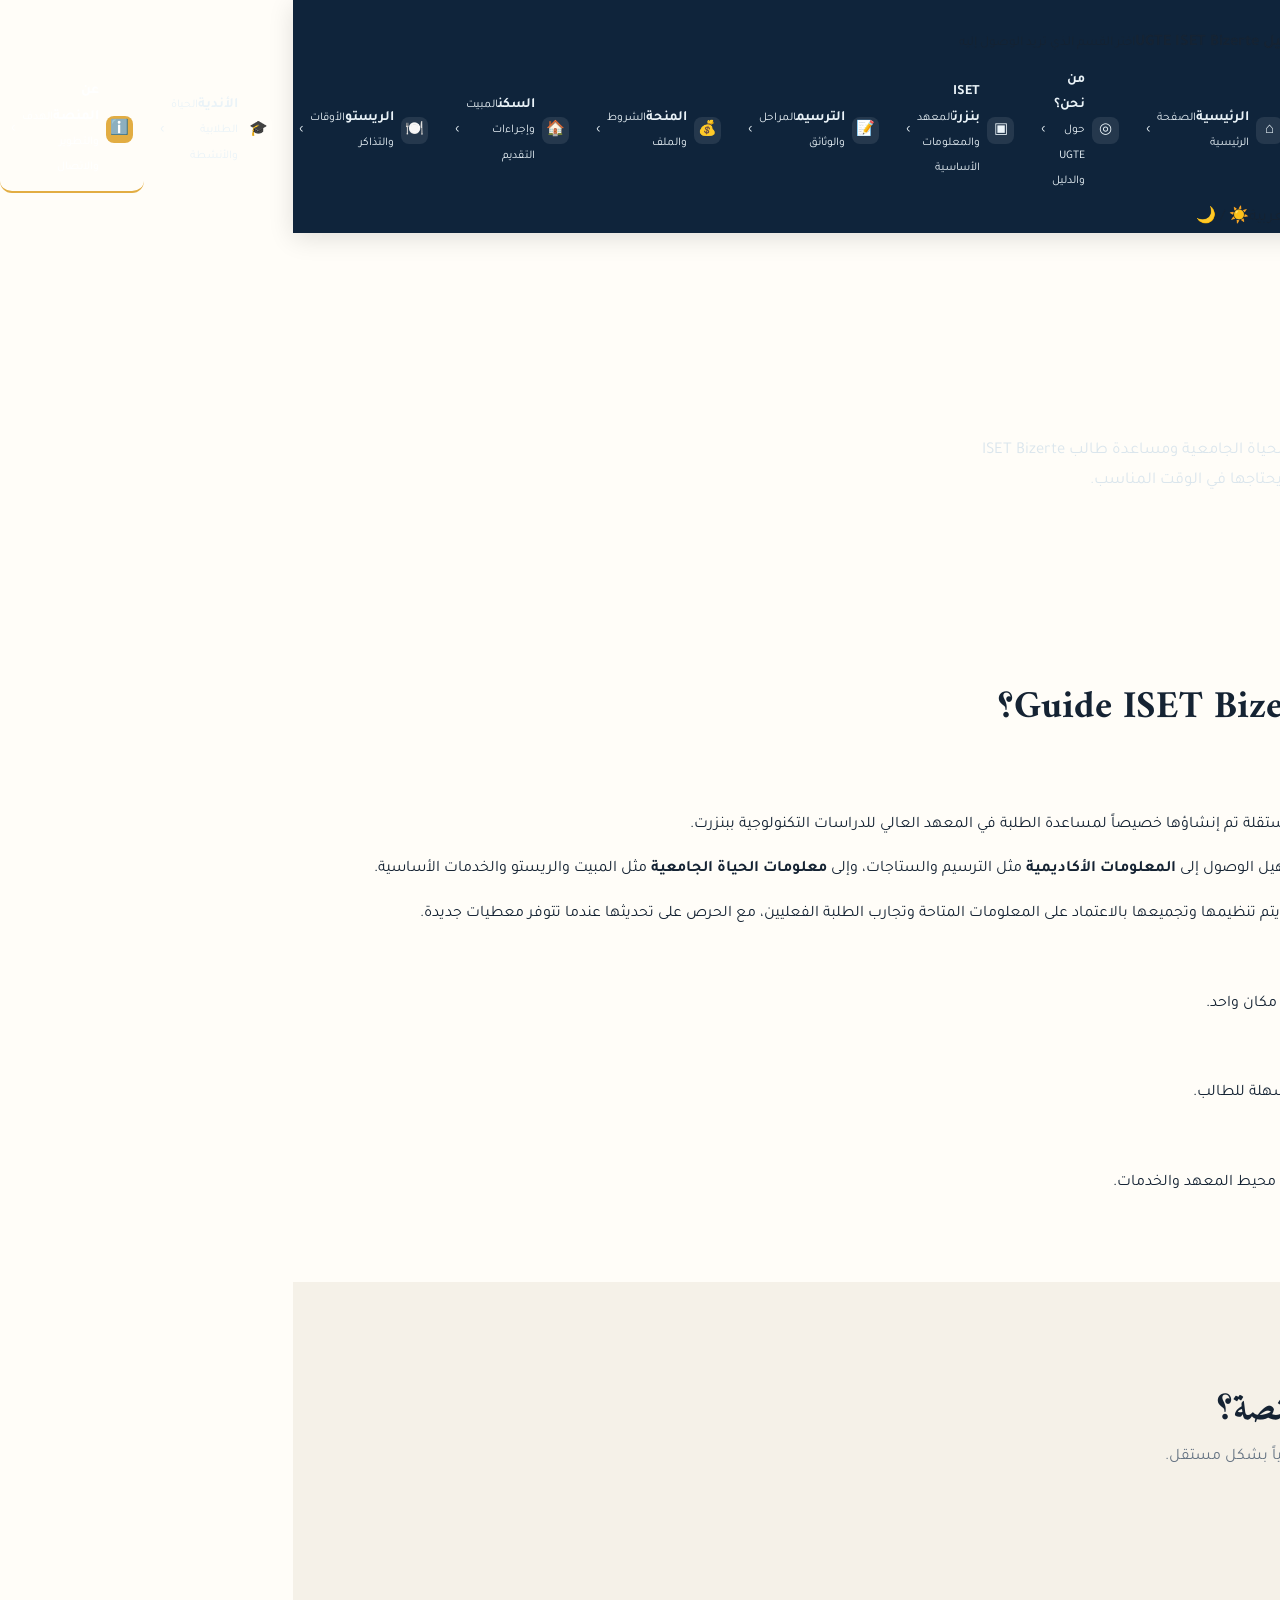
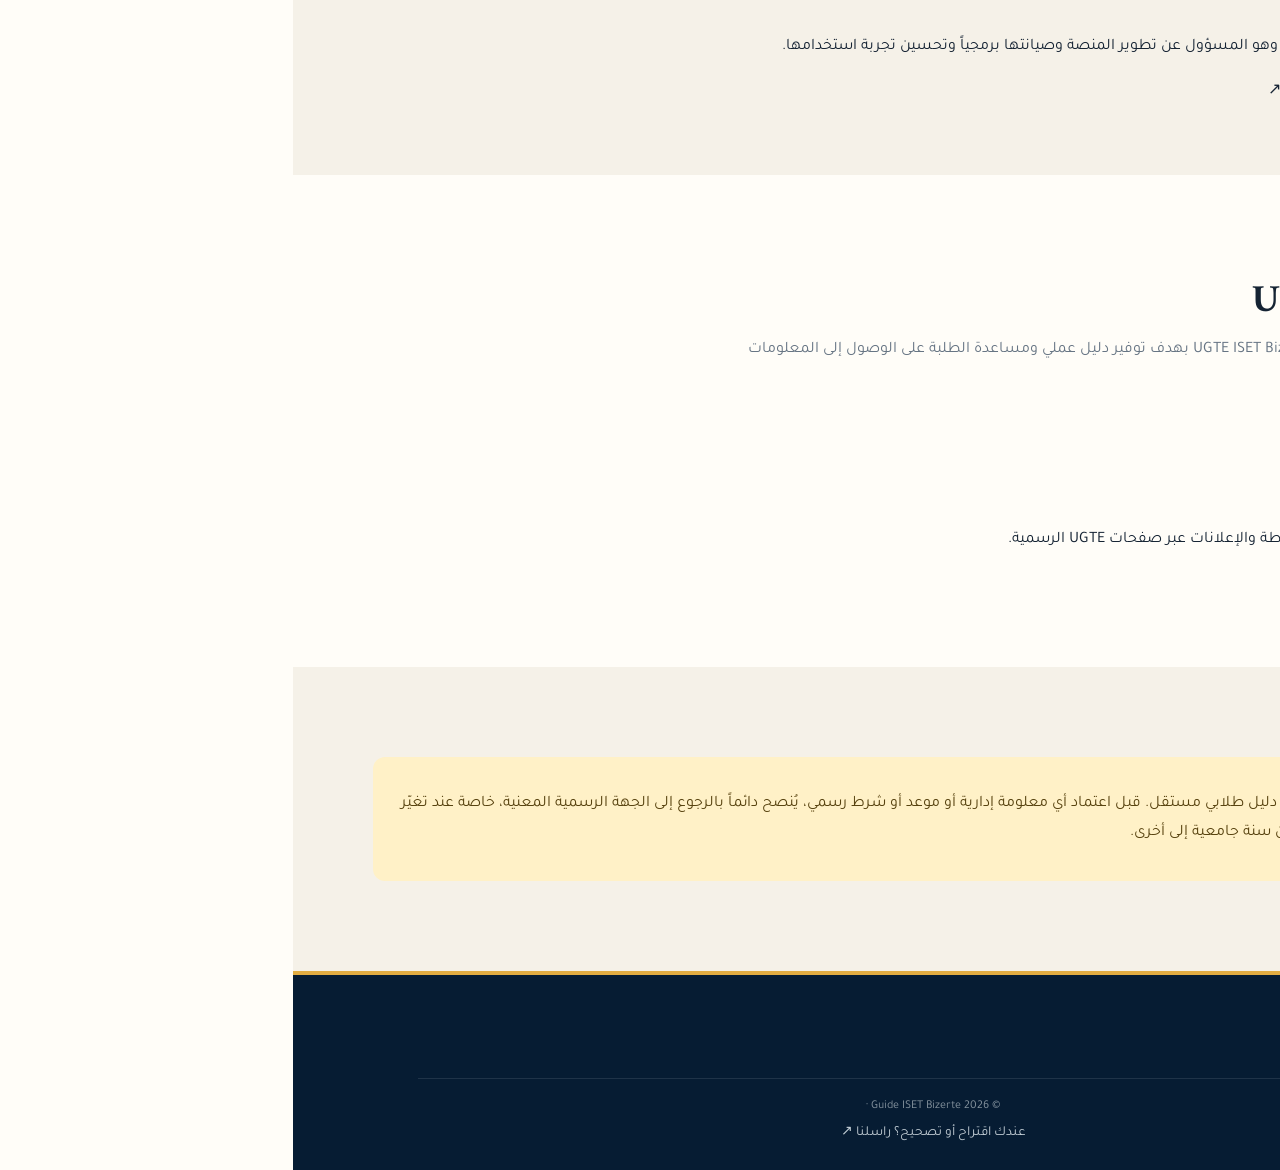
==== about.html @ ba946cb2 "Add files via upload" ====
<!doctype html><html lang="ar" dir="rtl"><head><meta charset="utf-8"><meta name="viewport" content="width=device-width,initial-scale=1"><title>عن المنصة | Guide ISET Bizerte</title><meta name="description" content="تعرف على هدف منصة Guide ISET Bizerte، طريقة تطويرها وصيانتها وطرق التواصل مع Rayen Jridi وUGTE ISET Bizerte."><link rel="icon" href="assets/img/ugte-emblem.png"><link rel="stylesheet" href="assets/css/style.css"></head><body data-page="about-platform">
<header class="site-header"><div class="wrap"><a class="brand" href="index.html"><img src="assets/img/ugte-emblem.png" alt="شعار UGTE"><span><strong>UGTE ISET Bizerte</strong><span>دليل ومرافقة الطالب</span></span></a><div class="site-tools"><button class="search-toggle" type="button" aria-label="بحث" title="البحث">⌕</button><button class="theme-toggle" type="button" aria-label="تبديل المظهر" title="الوضع الفاتح/الداكن">☀️</button></div><button class="nav-toggle" aria-label="القائمة">☰</button><nav class="main-nav" aria-label="التنقل الرئيسي"><div class="nav-heading"><span class="nav-heading-icon">☰</span><div><strong>دليل UGTE ISET Bizerte</strong><small>اختر القسم الذي تريد الوصول إليه</small></div></div><ul>
<li><a href="index.html" data-page="home"><span class="nav-icon">⌂</span><span class="nav-copy"><b>الرئيسية</b><small>الصفحة الرئيسية</small></span><span class="nav-arrow">›</span></a></li><li><a href="index.html#ugte"><span class="nav-icon">◎</span><span class="nav-copy"><b>من نحن؟</b><small>حول UGTE والدليل</small></span><span class="nav-arrow">›</span></a></li><li><a href="iset.html" data-page="iset"><span class="nav-icon">▣</span><span class="nav-copy"><b>ISET بنزرت</b><small>المعهد والمعلومات الأساسية</small></span><span class="nav-arrow">›</span></a></li><li><a href="tarsim.html" data-page="tarsim"><span class="nav-icon">📝</span><span class="nav-copy"><b>الترسيم</b><small>المراحل والوثائق</small></span><span class="nav-arrow">›</span></a></li><li><a href="mancha.html" data-page="mancha"><span class="nav-icon">💰</span><span class="nav-copy"><b>المنحة</b><small>الشروط والملف</small></span><span class="nav-arrow">›</span></a></li><li><a href="sakan.html" data-page="sakan"><span class="nav-icon">🏠</span><span class="nav-copy"><b>السكن</b><small>المبيت وإجراءات التقديم</small></span><span class="nav-arrow">›</span></a></li><li><a href="resto.html" data-page="resto"><span class="nav-icon">🍽️</span><span class="nav-copy"><b>الريستو</b><small>الأوقات والتذاكر</small></span><span class="nav-arrow">›</span></a></li><li><a href="clubs.html" data-page="clubs"><span class="nav-icon">🎓</span><span class="nav-copy"><b>الأندية</b><small>الحياة الطلابية والأنشطة</small></span><span class="nav-arrow">›</span></a></li><li><a href="about.html" data-page="about-platform"><span class="nav-icon">ℹ️</span><span class="nav-copy"><b>عن المنصة</b><small>الهدف والتطوير والاتصال</small></span><span class="nav-arrow">›</span></a></li>
</ul><div class="nav-footer"><span>العربية</span><span>☀️ / 🌙</span></div></nav><div class="nav-backdrop" data-nav-close></div></div></header>
<div class="search-overlay" id="site-search" aria-hidden="true"><div class="search-backdrop" data-search-close></div><section class="search-panel" role="dialog" aria-modal="true" aria-labelledby="search-title"><div class="search-top"><div><span class="search-kicker">UGTE ISET Bizerte</span><h2 id="search-title">البحث في الدليل</h2></div><button class="search-close" type="button" data-search-close aria-label="إغلاق">×</button></div><div class="search-input-wrap"><span>⌕</span><input id="site-search-input" type="search" autocomplete="off" placeholder="ابحث في دليل ISET Bizerte..."/><kbd>ESC</kbd></div><div class="search-hints" id="search-hints"><button type="button" data-query="الأندية">🎓 الأندية</button><button type="button" data-query="الترسيم">📝 الترسيم</button><button type="button" data-query="المبيت">🏠 المبيت</button><button type="button" data-query="الريستو">🍽️ الريستو</button></div><div class="search-results" id="search-results" aria-live="polite"></div></section></div>
<section class="about-platform-hero"><div class="wrap"><span class="eyebrow">ℹ️ Guide ISET Bizerte</span><h1>عن <em>المنصة</em></h1><p class="lead">منصة مستقلة هدفها تبسيط الحياة الجامعية ومساعدة طالب ISET Bizerte على الوصول إلى المعلومة التي يحتاجها في الوقت المناسب.</p></div></section>
<main><section><div class="wrap"><div class="section-head"><span class="kicker">01 • الهدف من المنصة</span><h2>لماذا تم إنشاء Guide ISET Bizerte؟</h2></div><div class="about-purpose"><div class="purpose-main"><div class="big-icon">🎓</div><p><strong>Guide ISET Bizerte</strong> هي منصة مستقلة تم إنشاؤها خصيصاً لمساعدة الطلبة في المعهد العالي للدراسات التكنولوجية ببنزرت.</p><p>الهدف الأساسي هو تجميع وتسهيل الوصول إلى <strong>المعلومات الأكاديمية</strong> مثل الترسيم والستاجات، وإلى <strong>معلومات الحياة الجامعية</strong> مثل المبيت والريستو والخدمات الأساسية.</p><p>المعلومات الموجودة في المنصة يتم تنظيمها وتجميعها بالاعتماد على المعلومات المتاحة وتجارب الطلبة الفعليين، مع الحرص على تحديثها عندما تتوفر معطيات جديدة.</p></div><div class="purpose-points"><div><span>01</span><strong>تجميع المعلومة</strong><p>وضع أهم المعلومات العملية في مكان واحد.</p></div><div><span>02</span><strong>تبسيط الإجراءات</strong><p>شرح الخطوات والوثائق بطريقة سهلة للطالب.</p></div><div><span>03</span><strong>تسهيل الحياة الجامعية</strong><p>مساعدة الطالب الجديد على فهم محيط المعهد والخدمات.</p></div></div></div></div></section>
<section class="paper2"><div class="wrap"><div class="section-head"><span class="kicker">02 • التطوير والصيانة</span><h2>من يقف وراء المنصة؟</h2><p>يتم تطوير المنصة وصيانتها برمجياً بشكل مستقل.</p></div><div class="developer-card"><div class="developer-avatar">RJ</div><div><span class="developer-label">المطور</span><h3>Rayen Jridi</h3><p>طالب سنة أولى هندسة كهربائية، وهو المسؤول عن تطوير المنصة وصيانتها برمجياً وتحسين تجربة استخدامها.</p><div class="contact-links"><a href="https://www.facebook.com/ryn.jridi" target="_blank" rel="noopener">Facebook ↗</a><a href="https://www.instagram.com/ryn_jridi?stkn=MXVzMnF1bTd0aWpuZg==" target="_blank" rel="noopener">Instagram ↗</a><a href="mailto:rayenjridi574@gmail.com">Gmail ↗</a></div></div></div></div></section>
<section><div class="wrap"><div class="section-head"><span class="kicker">03 • UGTE ISET Bizerte</span><h2>التعاون مع UGTE</h2><p>تم بناء الموقع بالتعاون مع UGTE ISET Bizerte بهدف توفير دليل عملي ومساعدة الطلبة على الوصول إلى المعلومات والخدمات.</p></div><div class="ugte-contact-card"><div class="ugte-mark">UGTE</div><div><h3>UGTE ISET Bizerte</h3><p>يمكن متابعة المستجدات والأنشطة والإعلانات عبر صفحات UGTE الرسمية.</p><div class="contact-links"><a href="https://www.facebook.com/profile.php?id=61572120703921" target="_blank" rel="noopener">Facebook ↗</a><a href="https://www.instagram.com/ugte_iset_bizerte_?stkn=dHZ0NGljMHR4eDln" target="_blank" rel="noopener">Instagram ↗</a></div></div></div></div></section>
<section class="paper2"><div class="wrap"><div class="notice"><strong>📌 ملاحظة مهمة</strong><p>هذه المنصة دليل طلابي مستقل. قبل اعتماد أي معلومة إدارية أو موعد أو شرط رسمي، يُنصح دائماً بالرجوع إلى الجهة الرسمية المعنية، خاصة عند تغيّر الإجراءات من سنة جامعية إلى أخرى.</p></div></div></section></main>
<footer class="site-footer"><div class="wrap"><div class="creator-credit"><span>تصميم وتطوير</span> <strong>Rayen Jridi</strong></div><div class="wrap footer-bottom">© 2026 Guide ISET Bizerte · <a href="https://www.facebook.com/profile.php?id=61572120703921" target="_blank" rel="noopener">عندك اقتراح أو تصحيح؟ راسلنا ↗</a></div></div></footer><script src="assets/js/main.js?v=14"></script></body></html>
---- assets/css/style.css ----
@import url('https://fonts.googleapis.com/css2?family=Amiri:wght@400;700&family=Tajawal:wght@400;500;700;800;900&display=swap');
:root{--navy:#092b4c;--navy2:#061c33;--teal:#0f8f8c;--teal2:#dff5f3;--gold:#e2ad43;--gold2:#fff1c7;--paper:#fffdf8;--paper2:#f5f1e8;--ink:#152333;--muted:#667483;--line:#dfe4e7;--red:#b84b42;--shadow:0 18px 45px rgba(8,36,63,.11);--r:16px}
*{box-sizing:border-box}html{scroll-behavior:smooth}body{margin:0;background:var(--paper);color:var(--ink);font-family:Tajawal,Arial,sans-serif;line-height:1.8}a{text-decoration:none;color:inherit}img{max-width:100%;display:block}.wrap{width:min(1120px,92%);margin:auto}.site-header{position:sticky;top:0;z-index:100;background:rgba(6,28,51,.96);backdrop-filter:blur(12px);box-shadow:0 5px 24px rgba(0,0,0,.12)}.site-header .wrap{min-height:72px;display:flex;align-items:center;justify-content:space-between;gap:20px}.brand{display:flex;align-items:center;gap:12px;color:#fff}.brand img{width:48px;height:48px;object-fit:cover;border-radius:50%;border:2px solid var(--gold)}.brand strong{display:block;font:700 1.12rem Amiri}.brand span{display:block;color:#cfe3ef;font-size:.72rem}.main-nav ul{display:flex;gap:3px;margin:0;padding:0;list-style:none}.main-nav a{display:block;color:#eaf3f8;padding:9px 13px;border-radius:10px;font-size:.88rem}.main-nav a:hover,.main-nav a.active{background:rgba(255,255,255,.09);color:#fff;border-bottom:2px solid var(--gold)}.nav-toggle{display:none;background:transparent;color:#fff;border:1px solid #6c8192;border-radius:10px;padding:7px 11px;font-size:1.2rem}
.hero{position:relative;overflow:hidden;background:linear-gradient(115deg,rgba(6,28,51,.97),rgba(9,67,83,.92)),repeating-linear-gradient(135deg,rgba(255,255,255,.035) 0 2px,transparent 2px 26px);color:#fff;padding:76px 0 86px;border-bottom:6px solid var(--gold)}.hero:after{content:"";position:absolute;inset:0;background:radial-gradient(circle at 15% 20%,rgba(226,173,67,.18),transparent 30%);pointer-events:none}.hero .wrap{position:relative;z-index:1;display:grid;grid-template-columns:1.35fr .8fr;gap:48px;align-items:center}.eyebrow{display:inline-block;border:1px solid rgba(255,255,255,.35);padding:6px 13px;border-radius:999px;color:#ffe6a6;font-size:.82rem;margin-bottom:14px}.hero h1{font:700 clamp(2rem,5vw,3.35rem)/1.3 Amiri;margin:0 0 14px}.hero h1 em{color:#ffd56c;font-style:normal}.lead{color:#dbe6ed;font-size:1.04rem;max-width:60ch}.actions{display:flex;gap:10px;flex-wrap:wrap;margin-top:24px}.btn{display:inline-flex;align-items:center;justify-content:center;padding:12px 18px;border-radius:12px;font-weight:800;transition:.2s}.btn:hover{transform:translateY(-2px)}.btn-gold{background:var(--gold);color:var(--navy2)}.btn-light{border:1px solid rgba(255,255,255,.4);color:#fff}.hero-card{background:rgba(255,253,248,.97);color:var(--ink);border:1px solid rgba(255,255,255,.3);border-radius:20px;padding:24px;box-shadow:var(--shadow)}.hero-card .mini-title{color:var(--teal);font-weight:800;font-size:.8rem}.hero-card h3{margin:4px 0 14px;font:700 1.5rem Amiri}.hero-card ul{margin:0;padding:0 20px}.hero-card li{padding:6px 0;border-bottom:1px dashed var(--line)}.hero-card li:last-child{border:0}
section{padding:68px 0}.paper2{background:var(--paper2)}.section-head{max-width:760px;margin-bottom:32px}.kicker{color:var(--teal);font-weight:900;font-size:.82rem}.section-head h2{font:700 clamp(1.7rem,3vw,2.45rem)/1.35 Amiri;margin:5px 0 8px}.section-head p{color:var(--muted);margin:0}.grid-4{display:grid;grid-template-columns:repeat(4,1fr);gap:16px}.grid-3{display:grid;grid-template-columns:repeat(3,1fr);gap:20px}.grid-2{display:grid;grid-template-columns:repeat(2,1fr);gap:22px}.card{background:#fff;border:1px solid var(--line);border-radius:var(--r);padding:24px;box-shadow:0 8px 28px rgba(15,45,70,.05)}.card:hover{box-shadow:var(--shadow);transform:translateY(-3px);transition:.2s}.icon{width:46px;height:46px;border-radius:14px;background:var(--teal2);display:grid;place-items:center;font-size:1.35rem;margin-bottom:12px}.card h3{margin:0 0 7px;font-size:1.05rem}.card p{color:var(--muted);font-size:.9rem;margin:0}.number{font:700 2rem Amiri;color:var(--teal)}
.about-ugte{background:linear-gradient(135deg,#092b4c,#0a5360);color:#fff}.about-ugte .section-head p,.about-ugte p{color:#dbe7ed}.pill-row{display:flex;gap:9px;flex-wrap:wrap;margin-top:20px}.pill{border:1px solid rgba(255,255,255,.22);background:rgba(255,255,255,.07);padding:8px 13px;border-radius:999px;font-size:.82rem}.quote{border-right:4px solid var(--gold);padding:12px 18px;background:rgba(255,255,255,.06);border-radius:10px;margin-top:20px;font:700 1.25rem Amiri}
.photo-grid{display:grid;grid-template-columns:1.4fr .8fr .8fr;gap:14px}.photo-card{position:relative;overflow:hidden;border-radius:18px;min-height:210px;background:#ddd}.photo-card:first-child{min-height:440px;grid-row:span 2}.photo-card img{width:100%;height:100%;object-fit:cover}.photo-card figcaption{position:absolute;bottom:0;right:0;left:0;padding:30px 16px 13px;color:#fff;background:linear-gradient(transparent,rgba(0,0,0,.78));font-weight:700}.photo-credit{font-size:.72rem;color:var(--muted);margin-top:9px}
.quick-map{display:grid;grid-template-columns:1fr 1fr;gap:24px;align-items:stretch}.map-box{min-height:360px;border:0;border-radius:18px;overflow:hidden;box-shadow:var(--shadow)}.map-box iframe{width:100%;height:100%;min-height:360px;border:0}.contact-card{background:#fff;border:1px solid var(--line);border-radius:18px;padding:26px}.contact-list{display:grid;gap:11px;margin:18px 0}.contact-list a{color:var(--teal);font-weight:700}.map-link{display:inline-flex;margin-top:10px;background:var(--navy);color:#fff;padding:11px 15px;border-radius:11px;font-weight:800}
.notice{display:flex;gap:12px;align-items:flex-start;background:var(--gold2);border-right:5px solid var(--gold);padding:17px 19px;border-radius:12px;margin:22px 0;color:#57420f}.notice.danger{background:#fde9e6;border-right-color:var(--red);color:#6a211c}.notice strong{display:block}.page-hero{background:linear-gradient(120deg,var(--navy2),var(--navy));color:#fff;padding:48px 0;border-bottom:5px solid var(--gold)}.page-hero h1{font:700 clamp(1.8rem,4vw,2.7rem)/1.35 Amiri;margin:5px 0}.page-hero p{color:#d7e1e8;max-width:70ch}.breadcrumb{font-size:.8rem;color:#cbd9e1}.breadcrumb a{color:#ffe08b}.folder{background:#fff;border:1px solid var(--line);border-radius:16px;overflow:hidden;box-shadow:var(--shadow)}.folder-tabs{display:flex;background:var(--paper2);border-bottom:1px solid var(--line)}.folder-tabs button{border:0;background:transparent;padding:15px 19px;font:700 .9rem Tajawal;cursor:pointer;color:var(--muted)}.folder-tabs button.active{background:#fff;color:var(--navy);border-bottom:3px solid var(--teal)}.folder-body{padding:25px}.pane{display:none}.pane.active{display:block}.doc-list{display:grid}.doc-item{display:flex;gap:12px;padding:13px 0;border-bottom:1px solid var(--line)}.doc-item:last-child{border-bottom:0}.check{width:22px;height:22px;min-width:22px;border:2px solid var(--teal);border-radius:6px;margin-top:2px}.txt strong{display:block}.txt span{display:block;color:var(--muted);font-size:.82rem}.criteria-list{display:grid;gap:10px;padding:0;list-style:none}.criteria-list li{background:#fff;border:1px solid var(--line);border-right:4px solid var(--gold);padding:13px 15px;border-radius:10px}.criteria-list li:before{content:'✓';color:var(--teal);font-weight:900;margin-left:9px}.info-table{width:100%;border-collapse:collapse;background:#fff;border:1px solid var(--line);border-radius:14px;overflow:hidden}.info-table td{padding:13px 14px;border-bottom:1px solid var(--line);vertical-align:top}.info-table tr:last-child td{border-bottom:0}.info-table td:first-child{font-weight:800;color:var(--navy);width:35%}.link-pill{display:inline-block;background:var(--teal2);border:1px solid #9ad9d4;color:var(--navy);padding:7px 12px;border-radius:999px;font-weight:800}
.doc-gallery{display:grid;grid-template-columns:repeat(2,1fr);gap:16px}.doc-gallery figure{margin:0;background:#fff;border:1px solid var(--line);border-radius:14px;padding:10px}.doc-gallery img{width:100%;border-radius:10px}.doc-gallery figcaption{font-size:.8rem;color:var(--muted);padding:8px 4px 2px}.dept-card{background:#fff;border:1px solid var(--line);border-top:4px solid var(--teal);border-radius:14px;padding:22px}.dept-card h3{margin-top:0}.dept-card p{color:var(--muted);font-size:.9rem}
.time-card-row{display:grid;grid-template-columns:1fr 1fr;gap:16px;margin-bottom:6px}
.time-card{background:#fff;border:1px solid var(--line);border-radius:14px;padding:18px;text-align:center}
.time-card .label{font-weight:700;color:var(--ink);margin-bottom:6px}
.time-card .value{font-family:Amiri,serif;font-size:1.4rem;color:var(--teal);font-weight:700}
.time-card .note{font-size:.76rem;color:var(--muted);margin-top:4px}
.tip-item{background:#fff;border:1px solid var(--line);border-inline-start:4px solid var(--teal);padding:12px 14px;border-radius:10px;margin-bottom:8px;font-size:.92rem}
.tip-item.warn{border-inline-start-color:var(--gold)}
@media(max-width:600px){.time-card-row{grid-template-columns:1fr}}.faq-item{background:#fff;border:1px solid var(--line);border-radius:12px;overflow:hidden;margin-bottom:10px}.faq-q{width:100%;padding:16px 18px;background:none;border:0;text-align:right;font:700 .95rem Tajawal;cursor:pointer;color:var(--navy);display:flex;justify-content:space-between}.faq-q:after{content:'+';color:var(--teal);font-size:1.2rem}.faq-item.open .faq-q:after{content:'−'}.faq-a{max-height:0;overflow:hidden;padding:0 18px;transition:.25s}.faq-item.open .faq-a{max-height:350px;padding-bottom:16px}.small{font-size:.8rem;color:var(--muted)}.center{text-align:center}.mt{margin-top:28px}
.site-footer{background:var(--navy2);color:#bfcbd4;padding:46px 0 20px;border-top:4px solid var(--gold)}.footer-grid{display:grid;grid-template-columns:1.4fr 1fr 1fr;gap:28px}.site-footer h4{color:#fff;margin:0 0 10px}.site-footer a{display:block;color:#c2cdd5;font-size:.86rem;padding:4px 0}.social-row{display:flex;gap:9px;margin-top:12px}.social-row a{width:36px;height:36px;border:1px solid #526675;border-radius:50%;display:grid;place-items:center}.footer-bottom{text-align:center;border-top:1px solid rgba(255,255,255,.1);margin-top:28px;padding-top:17px;font-size:.75rem;color:#84929d}
@media(max-width:900px){.main-nav{display:none;position:absolute;top:72px;right:0;left:0;background:var(--navy2)}.main-nav.open{display:block}.main-nav ul{display:block;padding:8px 5%}.main-nav a{padding:12px}.nav-toggle{display:block}.hero .wrap,.quick-map{grid-template-columns:1fr}.grid-4{grid-template-columns:repeat(2,1fr)}.grid-3{grid-template-columns:1fr 1fr}.photo-grid{grid-template-columns:1fr 1fr}.photo-card:first-child{grid-column:span 2;min-height:330px}.footer-grid{grid-template-columns:1fr 1fr}}
@media(max-width:620px){section{padding:48px 0}.hero{padding:55px 0 60px}.grid-4,.grid-3,.grid-2,.doc-gallery,.footer-grid{grid-template-columns:1fr}.photo-grid{grid-template-columns:1fr}.photo-card:first-child{grid-column:auto;grid-row:auto;min-height:280px}.photo-card{min-height:220px}.folder-tabs{overflow:auto}.folder-tabs button{white-space:nowrap}.folder-body{padding:18px}.info-table td{display:block;width:100%!important}.info-table td:first-child{padding-bottom:4px}.brand-text span{display:none}}
.checklist-toolbar{display:grid;grid-template-columns:auto 1fr auto;gap:14px;align-items:center;padding:15px 16px;margin-bottom:24px;background:var(--paper2);border:1px solid var(--line);border-radius:14px}.checklist-toolbar>div:first-child{min-width:120px}.checklist-toolbar strong{display:block;color:var(--navy)}#checklist-count{font-size:.78rem;color:var(--muted)}.progress-track{height:10px;background:#e7ecef;border-radius:999px;overflow:hidden}.progress-bar{height:100%;width:0;background:var(--teal);border-radius:999px;transition:width .25s}.reset-checklist{border:1px solid var(--line);background:#fff;color:var(--navy);padding:9px 12px;border-radius:9px;font:700 .8rem Tajawal;cursor:pointer}.reset-checklist:hover{border-color:var(--teal);color:var(--teal)}.check-section{margin-top:26px;padding:20px;background:#fff;border:1px solid var(--line);border-radius:15px}.check-section h3{margin:0 0 12px;color:var(--navy);font-size:1.05rem}.check-section .doc-item{cursor:pointer}.check-section .doc-item.optional{background:#fffdf5}.check{display:grid;place-items:center;cursor:pointer;flex:0 0 22px}.check.checked{background:var(--teal)!important;border-color:var(--teal);}.check.checked:after{content:'✓';color:#fff;font-weight:900}.doc-item:focus-within{background:#f5fbfa;border-radius:8px}.final-step{border-top:4px solid var(--gold)}@media(max-width:620px){.checklist-toolbar{grid-template-columns:1fr}.reset-checklist{width:100%}}

/* Premium theme + language controls */
:root{color-scheme:light;--surface:#ffffff;--surface2:#f5f1e8;--glass:rgba(255,255,255,.82)}
body{transition:background .25s,color .25s}
.site-header .wrap{position:relative}.site-tools{display:flex;align-items:center;gap:8px;margin-inline-start:auto}.theme-toggle,.lang-select{height:38px;border:1px solid rgba(255,255,255,.2);border-radius:11px;background:rgba(255,255,255,.08);color:#fff;cursor:pointer;font:700 .78rem Tajawal}.theme-toggle{width:40px;font-size:1rem}.lang-select{padding:0 9px;min-width:100px}.lang-select option{color:#152333;background:#fff}
body.dark{color-scheme:dark;--paper:#0b1420;--paper2:#101d2c;--ink:#edf4f7;--muted:#aebbc5;--line:#263746;--surface:#122233;--surface2:#162638;--teal2:#123e40;--gold2:#3b3218;--shadow:0 18px 45px rgba(0,0,0,.32);background:var(--paper);color:var(--ink)}
body.dark .card,body.dark .contact-card,body.dark .folder,body.dark .hero-card,body.dark .info-table,body.dark .doc-gallery figure,body.dark .faq-item,body.dark .check-section{background:var(--surface);border-color:var(--line);color:var(--ink)}
body.dark .paper2{background:var(--paper2)}body.dark .folder-tabs{background:#0e1a27;border-color:var(--line)}body.dark .folder-tabs button.active{background:var(--surface);color:#fff}body.dark .checklist-toolbar{background:var(--surface2);border-color:var(--line)}body.dark .reset-checklist{background:var(--surface);color:#fff;border-color:var(--line)}body.dark .criteria-list li{background:var(--surface);border-color:var(--line)}body.dark .info-table td{border-color:var(--line)}body.dark .info-table td:first-child{color:#8ee2dc}body.dark .link-pill{background:#123e40;border-color:#246d6a;color:#d9fffb}body.dark .progress-track{background:#273845}body.dark .doc-item{border-color:var(--line)}body.dark .doc-item:focus-within{background:#112d30}body.dark .faq-q{color:#fff}body.dark .notice{color:#f6e7ad}body.dark .notice.danger{color:#ffc5bf}body.dark .site-footer{background:#050b12}
.theme-toggle:hover,.lang-select:hover{background:rgba(255,255,255,.16);transform:translateY(-1px)}
.progress-bar{background:linear-gradient(90deg,var(--teal),#38b9ae,var(--gold));box-shadow:0 0 14px rgba(15,143,140,.25)}
.checklist-toolbar{position:sticky;top:82px;z-index:20;backdrop-filter:blur(12px);background:var(--glass)}
[dir="ltr"] .quote{border-right:0;border-left:4px solid var(--gold)}[dir="ltr"] .criteria-list li{border-right:0;border-left:4px solid var(--gold)}[dir="ltr"] .faq-q{text-align:left}
@media(max-width:900px){.site-tools{margin-inline-start:auto}.main-nav{top:72px}.site-tools{order:1}.nav-toggle{order:2}.brand{order:0}}
@media(max-width:620px){.site-tools{gap:5px}.lang-select{min-width:88px;padding:0 5px}.theme-toggle{width:36px}.checklist-toolbar{top:72px}}

/* ===== V3 polished theme system ===== */
html{scroll-behavior:smooth}
html[data-theme="dark"]{color-scheme:dark}
html[data-theme="light"]{color-scheme:light}
body{min-height:100vh;transition:background-color .25s ease,color .25s ease}
.theme-toggle{display:grid;place-items:center;transition:transform .2s ease,background .2s ease,border-color .2s ease}
.theme-toggle:active{transform:scale(.94)}

html[data-theme="dark"] body,
body.dark{background:#07111c;color:#edf4f8}
html[data-theme="dark"] .card,
html[data-theme="dark"] .contact-card,
html[data-theme="dark"] .folder,
html[data-theme="dark"] .hero-card,
html[data-theme="dark"] .info-table,
html[data-theme="dark"] .doc-gallery figure,
html[data-theme="dark"] .faq-item,
html[data-theme="dark"] .check-section,
html[data-theme="dark"] .dept-card,
html[data-theme="dark"] .checklist-toolbar,
html[data-theme="dark"] .notice:not(.danger),
html[data-theme="dark"] .criteria-list li,
html[data-theme="dark"] .paper2 .card,
html[data-theme="dark"] .folder-tabs,
html[data-theme="dark"] .time-card,
html[data-theme="dark"] .tip-item,
body.dark .card,body.dark .contact-card,body.dark .folder,body.dark .hero-card,
body.dark .info-table,body.dark .doc-gallery figure,body.dark .faq-item,body.dark .check-section,
body.dark .dept-card,body.dark .checklist-toolbar,body.dark .criteria-list li,
body.dark .time-card,body.dark .tip-item{background:#101d2b;color:#edf4f8;border-color:#26394a}
html[data-theme="dark"] .paper2,body.dark .paper2{background:#0b1724}
html[data-theme="dark"] .txt span,html[data-theme="dark"] .small,
html[data-theme="dark"] .section-head p,html[data-theme="dark"] .dept-card p,
body.dark .txt span,body.dark .small{color:#aebdca}
html[data-theme="dark"] .doc-item{border-color:#26394a}
html[data-theme="dark"] .folder-tabs button{color:#9fb0bd}
html[data-theme="dark"] .folder-tabs button.active{background:#101d2b;color:#fff;border-color:#25a8a1}
html[data-theme="dark"] .faq-q{color:#f5f9fb}
html[data-theme="dark"] .info-table td{border-color:#26394a}
html[data-theme="dark"] .info-table td:first-child{color:#83ddd7}
html[data-theme="dark"] .reset-checklist{background:#152536;color:#fff;border-color:#344b5e}
html[data-theme="dark"] .progress-track{background:#263846}
html[data-theme="dark"] .link-pill{background:#123d40;color:#d9fffb;border-color:#276d6a}
html[data-theme="dark"] .notice{background:#332c15;color:#f4e7ae;border-color:#a98a25}
html[data-theme="dark"] .notice.danger{background:#351b1b;color:#ffd0ca;border-color:#a63f37}
html[data-theme="dark"] .doc-item:focus-within{background:#102e31}
html[data-theme="dark"] .site-footer{background:#030912}

/* Make checklist progress look like a real dashboard */
.checklist-toolbar{box-shadow:0 10px 30px rgba(18,35,48,.08);border-radius:16px}
.progress-track{height:12px;border-radius:999px;background:#e6ecef;box-shadow:inset 0 1px 2px rgba(0,0,0,.08)}
.progress-bar{position:relative;overflow:hidden;background:linear-gradient(90deg,#0f8f8c,#35b8ad,#d6a83d);box-shadow:0 0 16px rgba(15,143,140,.22)}
.progress-bar:after{content:"";position:absolute;inset:0;background:linear-gradient(110deg,transparent 20%,rgba(255,255,255,.32) 50%,transparent 80%);animation:progressShine 2.2s linear infinite}
@keyframes progressShine{from{transform:translateX(-100%)}to{transform:translateX(100%)}}
.check{transition:all .18s ease}
.doc-item:hover .check{transform:scale(1.06)}
.check.checked{box-shadow:0 0 0 4px rgba(15,143,140,.12)}

/* ===== V8 RESTO PAGE ===== */
.resto-hero{position:relative;overflow:hidden;padding:74px 0 82px;background:radial-gradient(circle at 15% 20%,rgba(44,190,181,.18),transparent 32%),linear-gradient(135deg,#061a2c 0%,#0b3652 58%,#0a5d5c 100%);color:#fff}
.resto-hero:after{content:'🍴';position:absolute;left:-40px;bottom:-65px;font-size:220px;opacity:.055;transform:rotate(-12deg)}
.resto-hero-grid{display:grid;grid-template-columns:1.25fr .75fr;gap:48px;align-items:center;position:relative;z-index:1}.resto-hero h1{font-size:clamp(2.3rem,5vw,4.7rem);line-height:1.05;margin:14px 0}.resto-hero h1 em{font-style:normal;color:#ffd56c}.resto-hero .lead{max-width:720px;color:#d8e8ed}.resto-hero .breadcrumb{margin-bottom:28px;color:#b9ced8}.resto-hero .breadcrumb a{color:#fff}.resto-hero-card{padding:28px;border:1px solid rgba(255,255,255,.15);border-radius:24px;background:rgba(255,255,255,.09);backdrop-filter:blur(16px);box-shadow:0 24px 70px rgba(0,0,0,.2)}.resto-hero-card>span{font-size:3rem}.resto-hero-card strong{display:block;font-size:1.4rem;margin:12px 0 8px}.resto-hero-card p{color:#c8d9df}.status-badge{margin-top:18px;padding:10px 12px;border-radius:12px;background:rgba(255,213,108,.12);border:1px solid rgba(255,213,108,.25);color:#ffe7a0;font-size:.78rem}
.center{text-align:center}.meal-grid{display:grid;grid-template-columns:repeat(2,1fr);gap:22px;max-width:900px;margin:0 auto}.meal-card{position:relative;padding:30px;border:1px solid var(--line);border-radius:22px;background:var(--surface);box-shadow:var(--shadow);overflow:hidden}.meal-card:before{content:'';position:absolute;inset:0 0 auto;height:4px;background:linear-gradient(90deg,#f5b83d,#f7d477)}.meal-card.evening:before{background:linear-gradient(90deg,#385a86,#8aa9d5)}.meal-icon{font-size:2.5rem;margin-bottom:12px}.meal-card span{display:block;color:var(--muted);font-weight:700}.meal-card strong{display:block;font-size:1.55rem;color:var(--navy);margin:7px 0}.meal-card small{color:var(--muted);line-height:1.7}.resto-info-grid{display:grid;grid-template-columns:repeat(4,1fr);gap:18px}.resto-info-card{padding:24px;border:1px solid var(--line);border-radius:18px;background:var(--surface);box-shadow:0 12px 35px rgba(8,35,53,.06);transition:transform .2s,box-shadow .2s}.resto-info-card:hover{transform:translateY(-5px);box-shadow:0 18px 45px rgba(8,35,53,.11)}.resto-info-card .icon{font-size:1.8rem}.resto-info-card h3{margin:13px 0 7px;color:var(--navy)}.resto-info-card p{margin:0;color:var(--muted);line-height:1.75}.tips-grid{display:grid;grid-template-columns:repeat(3,1fr);gap:18px}.smart-tip{display:flex;gap:14px;padding:20px;border-radius:18px;background:var(--paper2);border:1px solid var(--line)}.smart-tip>span{font-size:1.6rem}.smart-tip strong{color:var(--navy)}.smart-tip p{margin:5px 0 0;color:var(--muted);line-height:1.7;font-size:.88rem}.official-box{display:flex;align-items:center;justify-content:space-between;gap:30px;padding:32px;border-radius:24px;background:linear-gradient(135deg,var(--navy),#0a5d5c);color:#fff;box-shadow:var(--shadow)}.official-box h2{color:#fff;margin:8px 0}.official-box p{color:#d0e1e5;max-width:700px}.official-box .kicker{color:#ffd56c}.official-box .btn{flex:0 0 auto}
html[data-theme="dark"] .meal-card,html[data-theme="dark"] .resto-info-card{background:#101d2b;color:#edf4f8;border-color:#26394a}html[data-theme="dark"] .meal-card strong,html[data-theme="dark"] .resto-info-card h3,html[data-theme="dark"] .smart-tip strong{color:#fff}html[data-theme="dark"] .smart-tip{background:#0f1c29;border-color:#26394a}
@media(max-width:900px){.resto-hero-grid{grid-template-columns:1fr}.resto-info-grid{grid-template-columns:repeat(2,1fr)}.tips-grid{grid-template-columns:1fr}.official-box{align-items:flex-start;flex-direction:column}.official-box .btn{width:100%;text-align:center}}
@media(max-width:620px){.resto-hero{padding:48px 0 58px}.resto-hero h1{font-size:2.45rem}.meal-grid,.resto-info-grid{grid-template-columns:1fr}.resto-hero-card{padding:22px}.meal-card{padding:24px}.official-box{padding:24px;border-radius:18px}}

/* ===== Smart navigation & search v5 ===== */
.site-header{position:sticky;top:0;z-index:1000;backdrop-filter:blur(16px);-webkit-backdrop-filter:blur(16px)}
.site-header .wrap{position:relative}
.main-nav ul{gap:5px;align-items:center}
.main-nav a{display:flex;align-items:center;gap:7px;padding:10px 11px;border-radius:12px;transition:.2s ease}
.main-nav a:hover{transform:translateY(-1px)}
.nav-icon{width:27px;height:27px;display:grid;place-items:center;border-radius:8px;background:rgba(255,255,255,.09);font-size:15px;line-height:1;flex:none}
.main-nav a.active .nav-icon,.main-nav a:hover .nav-icon{background:var(--gold);color:var(--navy)}
.site-tools{display:flex;align-items:center;gap:8px}
.search-toggle{width:40px;height:40px;border:1px solid rgba(255,255,255,.18);border-radius:12px;background:rgba(255,255,255,.08);color:inherit;font-size:23px;cursor:pointer;display:grid;place-items:center;transition:.2s}
.search-toggle:hover{background:var(--gold);color:var(--navy);transform:translateY(-1px)}
.search-overlay{position:fixed;inset:0;z-index:2000;display:none;align-items:flex-start;justify-content:center;padding:clamp(18px,7vh,70px) 16px 20px}
.search-overlay.open{display:flex}
.search-backdrop{position:absolute;inset:0;background:rgba(3,12,22,.72);backdrop-filter:blur(5px)}
.search-panel{position:relative;width:min(760px,100%);max-height:min(82vh,760px);overflow:auto;background:var(--paper,#fff);color:var(--ink,#102338);border:1px solid rgba(10,43,76,.12);border-radius:24px;box-shadow:0 30px 90px rgba(0,0,0,.3);padding:24px}
html[data-theme="dark"] .search-panel{background:#0d1926;color:#edf4f8;border-color:#26394a}
.search-top{display:flex;align-items:flex-start;justify-content:space-between;gap:20px;margin-bottom:18px}.search-kicker{font-size:.72rem;font-weight:800;letter-spacing:.13em;text-transform:uppercase;opacity:.55}.search-top h2{margin:5px 0 0;font-size:1.7rem}.search-close{width:38px;height:38px;border:0;border-radius:11px;background:rgba(127,127,127,.1);font-size:25px;cursor:pointer;color:inherit}
.search-input-wrap{display:flex;align-items:center;gap:10px;border:2px solid rgba(9,43,76,.13);border-radius:16px;padding:0 14px;background:rgba(127,127,127,.055)}html[data-theme="dark"] .search-input-wrap{border-color:#30485c;background:#101f2e}.search-input-wrap>span{font-size:24px;opacity:.55}.search-input-wrap input{width:100%;height:54px;border:0;outline:0;background:transparent;color:inherit;font:inherit;font-size:1rem}.search-input-wrap kbd{font:600 11px inherit;border:1px solid rgba(127,127,127,.25);padding:5px 7px;border-radius:7px;opacity:.6}
.search-hints{display:flex;gap:8px;flex-wrap:wrap;margin:14px 0}.search-hints button{border:1px solid rgba(9,43,76,.12);background:rgba(9,43,76,.045);color:inherit;border-radius:999px;padding:8px 12px;cursor:pointer;font:inherit;font-size:.86rem}html[data-theme="dark"] .search-hints button{border-color:#2b4154;background:#132535}
.search-results{display:grid;gap:8px}.search-empty{padding:30px 12px;text-align:center;opacity:.6}.search-result{display:flex;align-items:center;gap:13px;text-decoration:none;color:inherit;padding:13px;border:1px solid rgba(9,43,76,.09);border-radius:15px;transition:.18s}.search-result:hover{border-color:var(--gold);transform:translateY(-1px);background:rgba(255,213,108,.07)}html[data-theme="dark"] .search-result{border-color:#26394a}.result-icon{width:42px;height:42px;border-radius:12px;display:grid;place-items:center;background:rgba(9,43,76,.08);font-size:20px;flex:none}.search-result h3{font-size:1rem;margin:0 0 3px}.search-result p{font-size:.82rem;margin:0;opacity:.65}.result-arrow{margin-inline-start:auto;opacity:.5;font-size:18px}
@media(max-width:1050px){.main-nav a{padding:9px 8px}.main-nav a span:not(.nav-icon){font-size:.88rem}}
@media(max-width:760px){.main-nav{display:none}.site-tools{margin-inline-start:auto}.search-toggle{width:42px;height:42px}.search-panel{padding:19px;border-radius:20px}.search-top h2{font-size:1.45rem}.search-input-wrap kbd{display:none}}
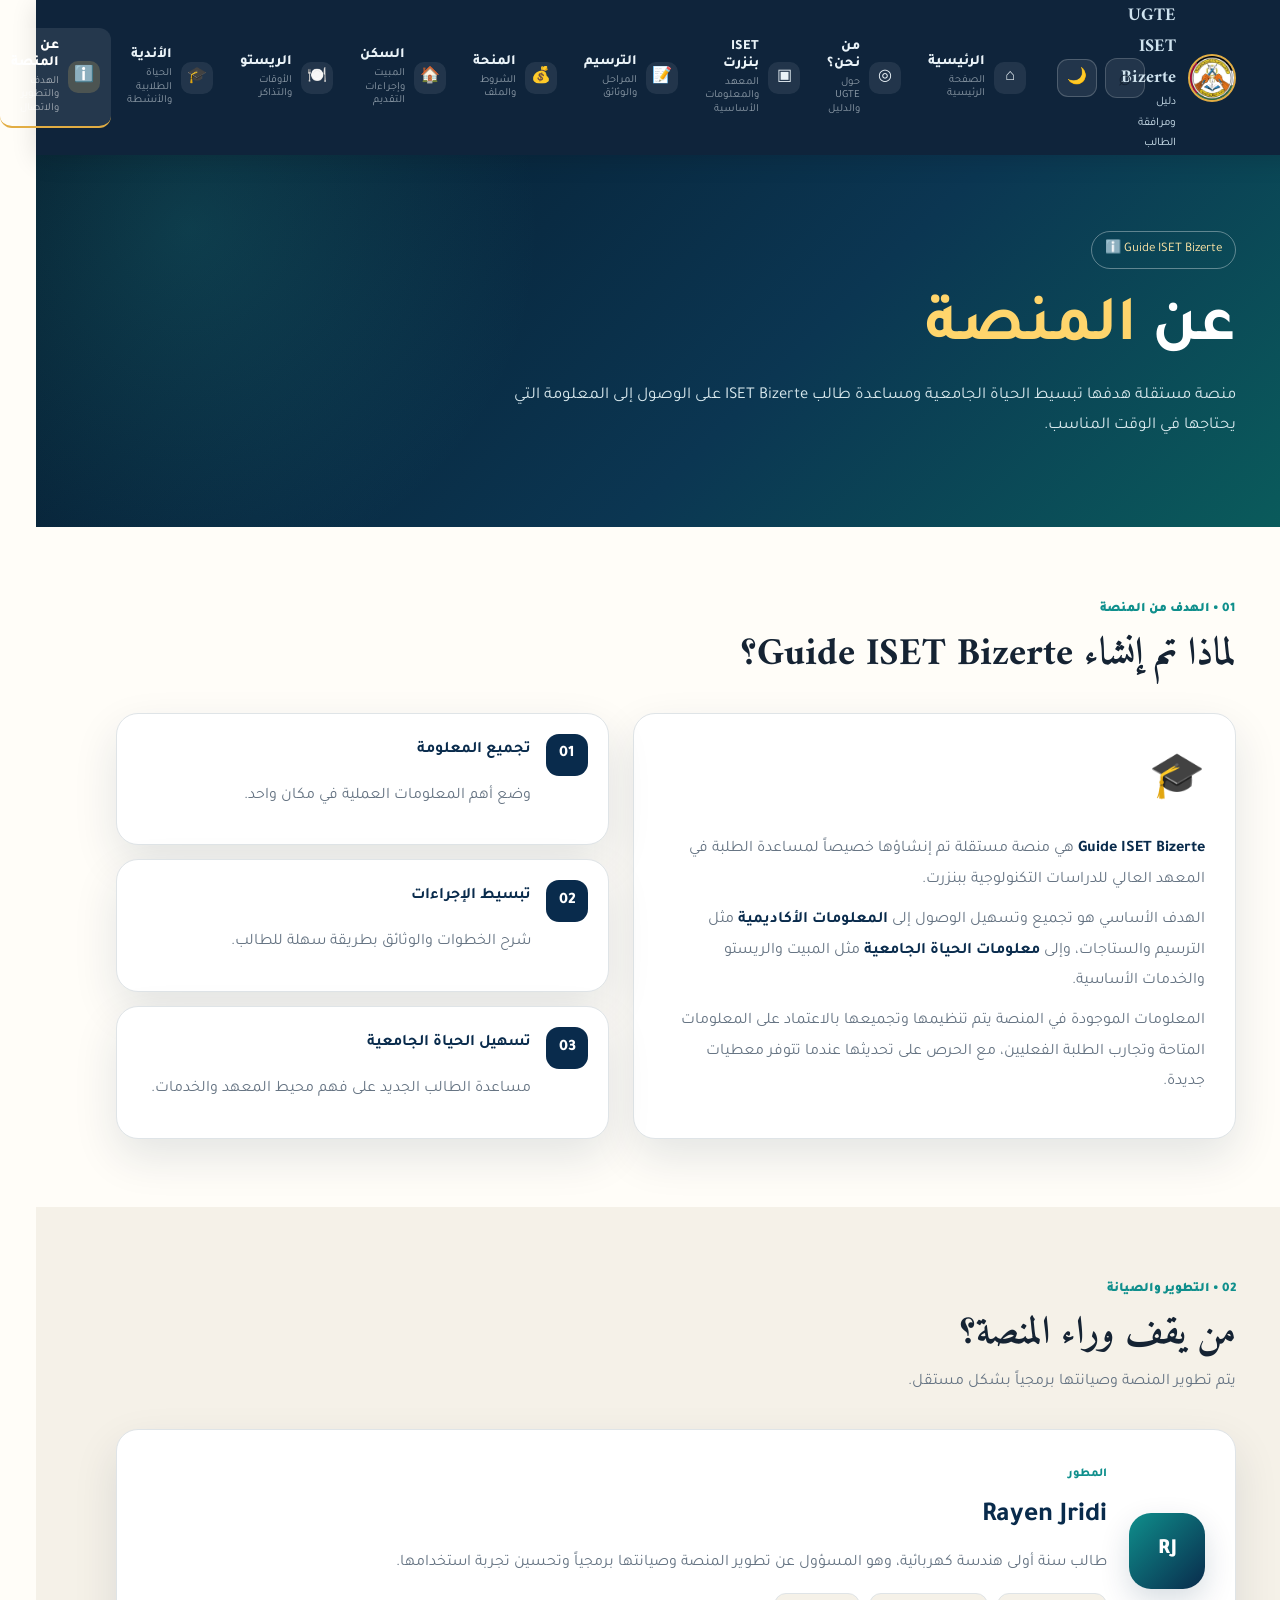
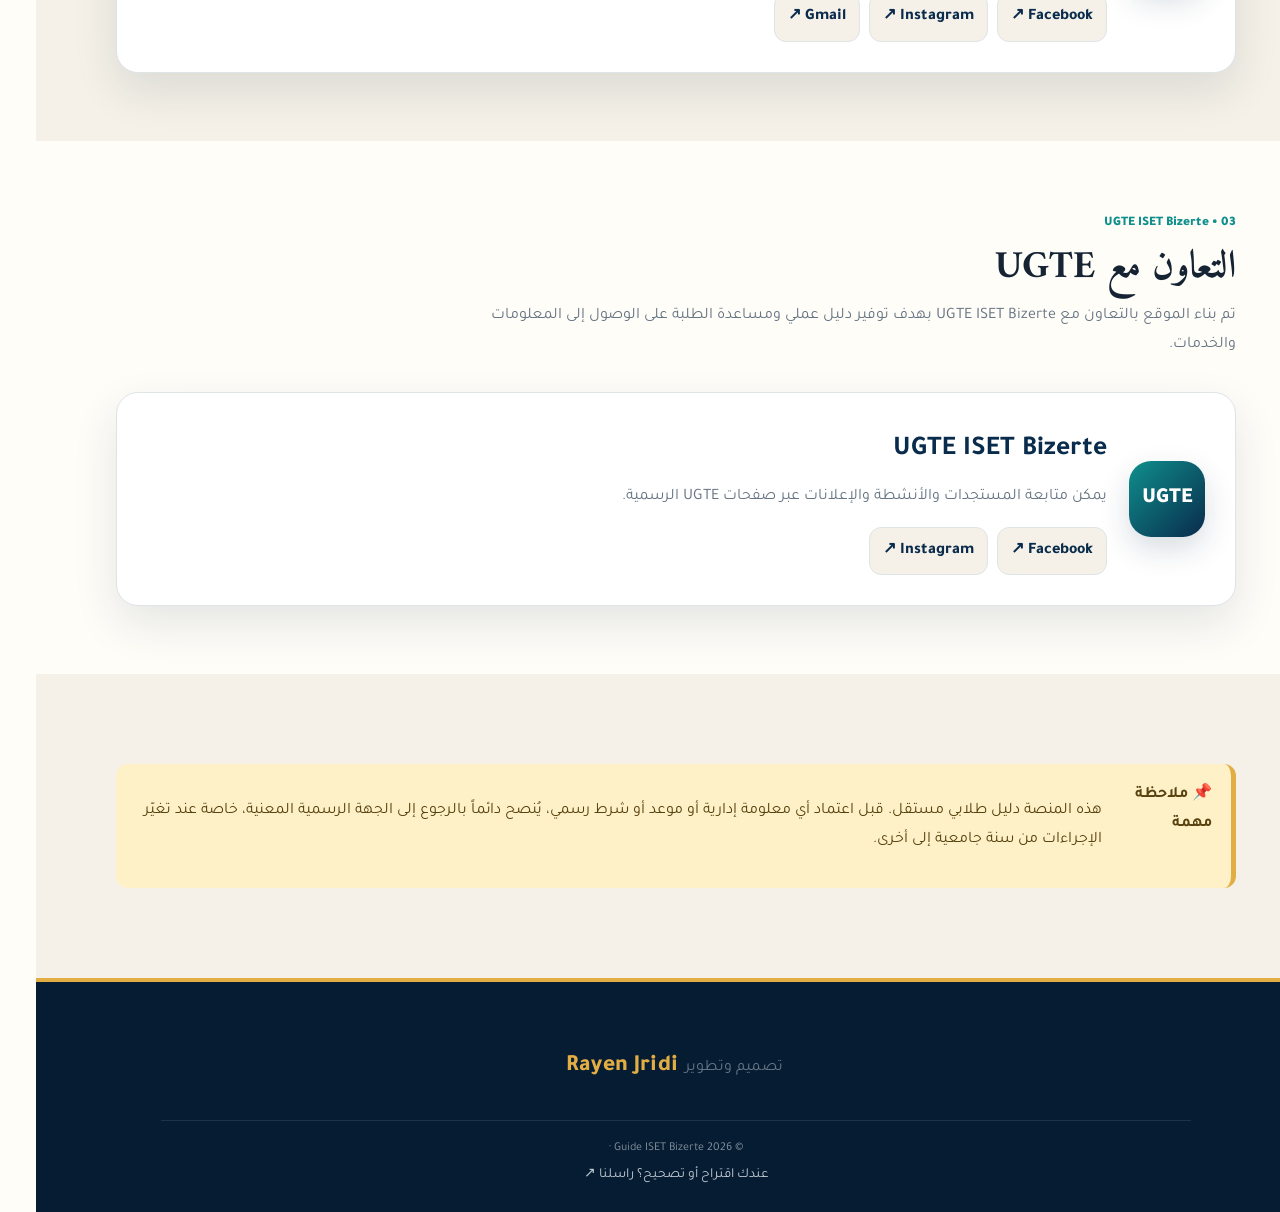
==== commit 3ee77274: "Add files via upload" ====
--- a/about.html
+++ b/about.html
@@ -1,7 +1,7 @@
-<!doctype html><html lang="ar" dir="rtl"><head><meta charset="utf-8"><meta name="viewport" content="width=device-width,initial-scale=1"><title>عن المنصة | Guide ISET Bizerte</title><meta name="description" content="تعرف على هدف منصة Guide ISET Bizerte، طريقة تطويرها وصيانتها وطرق التواصل مع Rayen Jridi وUGTE ISET Bizerte."><link rel="icon" href="assets/img/ugte-emblem.png"><link rel="stylesheet" href="assets/css/style.css"></head><body data-page="about-platform">
+<!doctype html><html lang="ar" dir="rtl"><head><meta charset="utf-8"><meta name="viewport" content="width=device-width,initial-scale=1"><title>عن المنصة | Guide ISET Bizerte</title><meta name="description" content="تعرف على هدف منصة Guide ISET Bizerte، طريقة تطويرها وصيانتها وطرق التواصل مع Rayen Jridi وUGTE ISET Bizerte."><meta name="theme-color" content="#092b4c"><meta property="og:type" content="website"><meta property="og:site_name" content="UGTE ISET Bizerte"><meta property="og:locale" content="ar_TN"><meta property="og:title" content="عن المنصة | Guide ISET Bizerte"><meta property="og:description" content="تعرف على هدف منصة Guide ISET Bizerte، طريقة تطويرها وصيانتها وطرق التواصل مع Rayen Jridi وUGTE ISET Bizerte."><meta property="og:image" content="https://rayenjridi.github.io/assets/img/ugte-emblem.png"><meta property="og:url" content="https://rayenjridi.github.io/about.html"><meta name="twitter:card" content="summary"><meta name="twitter:title" content="عن المنصة | Guide ISET Bizerte"><meta name="twitter:description" content="تعرف على هدف منصة Guide ISET Bizerte، طريقة تطويرها وصيانتها وطرق التواصل مع Rayen Jridi وUGTE ISET Bizerte."><meta name="twitter:image" content="https://rayenjridi.github.io/assets/img/ugte-emblem.png"><link rel="icon" href="assets/img/ugte-emblem.png"><link rel="stylesheet" href="assets/css/style.css"></head><body data-page="about-platform">
 <header class="site-header"><div class="wrap"><a class="brand" href="index.html"><img src="assets/img/ugte-emblem.png" alt="شعار UGTE"><span><strong>UGTE ISET Bizerte</strong><span>دليل ومرافقة الطالب</span></span></a><div class="site-tools"><button class="search-toggle" type="button" aria-label="بحث" title="البحث">⌕</button><button class="theme-toggle" type="button" aria-label="تبديل المظهر" title="الوضع الفاتح/الداكن">☀️</button></div><button class="nav-toggle" aria-label="القائمة">☰</button><nav class="main-nav" aria-label="التنقل الرئيسي"><div class="nav-heading"><span class="nav-heading-icon">☰</span><div><strong>دليل UGTE ISET Bizerte</strong><small>اختر القسم الذي تريد الوصول إليه</small></div></div><ul>
-<li><a href="index.html" data-page="home"><span class="nav-icon">⌂</span><span class="nav-copy"><b>الرئيسية</b><small>الصفحة الرئيسية</small></span><span class="nav-arrow">›</span></a></li><li><a href="index.html#ugte"><span class="nav-icon">◎</span><span class="nav-copy"><b>من نحن؟</b><small>حول UGTE والدليل</small></span><span class="nav-arrow">›</span></a></li><li><a href="iset.html" data-page="iset"><span class="nav-icon">▣</span><span class="nav-copy"><b>ISET بنزرت</b><small>المعهد والمعلومات الأساسية</small></span><span class="nav-arrow">›</span></a></li><li><a href="tarsim.html" data-page="tarsim"><span class="nav-icon">📝</span><span class="nav-copy"><b>الترسيم</b><small>المراحل والوثائق</small></span><span class="nav-arrow">›</span></a></li><li><a href="mancha.html" data-page="mancha"><span class="nav-icon">💰</span><span class="nav-copy"><b>المنحة</b><small>الشروط والملف</small></span><span class="nav-arrow">›</span></a></li><li><a href="sakan.html" data-page="sakan"><span class="nav-icon">🏠</span><span class="nav-copy"><b>السكن</b><small>المبيت وإجراءات التقديم</small></span><span class="nav-arrow">›</span></a></li><li><a href="resto.html" data-page="resto"><span class="nav-icon">🍽️</span><span class="nav-copy"><b>الريستو</b><small>الأوقات والتذاكر</small></span><span class="nav-arrow">›</span></a></li><li><a href="clubs.html" data-page="clubs"><span class="nav-icon">🎓</span><span class="nav-copy"><b>الأندية</b><small>الحياة الطلابية والأنشطة</small></span><span class="nav-arrow">›</span></a></li><li><a href="about.html" data-page="about-platform"><span class="nav-icon">ℹ️</span><span class="nav-copy"><b>عن المنصة</b><small>الهدف والتطوير والاتصال</small></span><span class="nav-arrow">›</span></a></li>
-</ul><div class="nav-footer"><span>العربية</span><span>☀️ / 🌙</span></div></nav><div class="nav-backdrop" data-nav-close></div></div></header>
+<li><a href="index.html" data-page="home"><span class="nav-icon">⌂</span><span class="nav-copy"><b>الرئيسية</b><small>الصفحة الرئيسية</small></span><span class="nav-arrow">›</span></a></li><li><a href="index.html#ugte"><span class="nav-icon">◎</span><span class="nav-copy"><b>من نحن؟</b><small>حول UGTE والدليل</small></span><span class="nav-arrow">›</span></a></li><li><a href="iset.html" data-page="iset"><span class="nav-icon">▣</span><span class="nav-copy"><b>ISET بنزرت</b><small>المعهد والمعلومات الأساسية</small></span><span class="nav-arrow">›</span></a></li><li><a href="tarsim.html" data-page="tarsim"><span class="nav-icon">📝</span><span class="nav-copy"><b>الترسيم</b><small>المراحل والوثائق</small></span><span class="nav-arrow">›</span></a></li><li><a href="mancha.html" data-page="mancha"><span class="nav-icon">💰</span><span class="nav-copy"><b>المنحة</b><small>الشروط والملف</small></span><span class="nav-arrow">›</span></a></li><li><a href="sakan.html" data-page="sakan"><span class="nav-icon">🏠</span><span class="nav-copy"><b>السكن</b><small>المبيت وإجراءات التقديم</small></span><span class="nav-arrow">›</span></a></li><li><a href="resto.html" data-page="resto"><span class="nav-icon">🍽️</span><span class="nav-copy"><b>الريستو</b><small>الأوقات والتذاكر</small></span><span class="nav-arrow">›</span></a></li><li><a href="clubs.html" data-page="clubs"><span class="nav-icon">🎓</span><span class="nav-copy"><b data-nav="clubs">الأندية</b><small>الحياة الطلابية والأنشطة</small></span><span class="nav-arrow">›</span></a></li><li><a href="about.html" data-page="about-platform"><span class="nav-icon">ℹ️</span><span class="nav-copy"><b data-nav="about-platform">عن المنصة</b><small>الهدف والتطوير والاتصال</small></span><span class="nav-arrow">›</span></a></li>
+</ul><div class="nav-footer"><select class="lang-select" aria-label="اللغة"><option value="ar">العربية</option><option value="fr">Français</option><option value="en">English</option></select></div></nav><div class="nav-backdrop" data-nav-close></div></div></header>
 <div class="search-overlay" id="site-search" aria-hidden="true"><div class="search-backdrop" data-search-close></div><section class="search-panel" role="dialog" aria-modal="true" aria-labelledby="search-title"><div class="search-top"><div><span class="search-kicker">UGTE ISET Bizerte</span><h2 id="search-title">البحث في الدليل</h2></div><button class="search-close" type="button" data-search-close aria-label="إغلاق">×</button></div><div class="search-input-wrap"><span>⌕</span><input id="site-search-input" type="search" autocomplete="off" placeholder="ابحث في دليل ISET Bizerte..."/><kbd>ESC</kbd></div><div class="search-hints" id="search-hints"><button type="button" data-query="الأندية">🎓 الأندية</button><button type="button" data-query="الترسيم">📝 الترسيم</button><button type="button" data-query="المبيت">🏠 المبيت</button><button type="button" data-query="الريستو">🍽️ الريستو</button></div><div class="search-results" id="search-results" aria-live="polite"></div></section></div>
 <section class="about-platform-hero"><div class="wrap"><span class="eyebrow">ℹ️ Guide ISET Bizerte</span><h1>عن <em>المنصة</em></h1><p class="lead">منصة مستقلة هدفها تبسيط الحياة الجامعية ومساعدة طالب ISET Bizerte على الوصول إلى المعلومة التي يحتاجها في الوقت المناسب.</p></div></section>
 <main><section><div class="wrap"><div class="section-head"><span class="kicker">01 • الهدف من المنصة</span><h2>لماذا تم إنشاء Guide ISET Bizerte؟</h2></div><div class="about-purpose"><div class="purpose-main"><div class="big-icon">🎓</div><p><strong>Guide ISET Bizerte</strong> هي منصة مستقلة تم إنشاؤها خصيصاً لمساعدة الطلبة في المعهد العالي للدراسات التكنولوجية ببنزرت.</p><p>الهدف الأساسي هو تجميع وتسهيل الوصول إلى <strong>المعلومات الأكاديمية</strong> مثل الترسيم والستاجات، وإلى <strong>معلومات الحياة الجامعية</strong> مثل المبيت والريستو والخدمات الأساسية.</p><p>المعلومات الموجودة في المنصة يتم تنظيمها وتجميعها بالاعتماد على المعلومات المتاحة وتجارب الطلبة الفعليين، مع الحرص على تحديثها عندما تتوفر معطيات جديدة.</p></div><div class="purpose-points"><div><span>01</span><strong>تجميع المعلومة</strong><p>وضع أهم المعلومات العملية في مكان واحد.</p></div><div><span>02</span><strong>تبسيط الإجراءات</strong><p>شرح الخطوات والوثائق بطريقة سهلة للطالب.</p></div><div><span>03</span><strong>تسهيل الحياة الجامعية</strong><p>مساعدة الطالب الجديد على فهم محيط المعهد والخدمات.</p></div></div></div></div></section>
--- a/assets/css/style.css
+++ b/assets/css/style.css
@@ -124,3 +124,38 @@
 .search-results{display:grid;gap:8px}.search-empty{padding:30px 12px;text-align:center;opacity:.6}.search-result{display:flex;align-items:center;gap:13px;text-decoration:none;color:inherit;padding:13px;border:1px solid rgba(9,43,76,.09);border-radius:15px;transition:.18s}.search-result:hover{border-color:var(--gold);transform:translateY(-1px);background:rgba(255,213,108,.07)}html[data-theme="dark"] .search-result{border-color:#26394a}.result-icon{width:42px;height:42px;border-radius:12px;display:grid;place-items:center;background:rgba(9,43,76,.08);font-size:20px;flex:none}.search-result h3{font-size:1rem;margin:0 0 3px}.search-result p{font-size:.82rem;margin:0;opacity:.65}.result-arrow{margin-inline-start:auto;opacity:.5;font-size:18px}
 @media(max-width:1050px){.main-nav a{padding:9px 8px}.main-nav a span:not(.nav-icon){font-size:.88rem}}
 @media(max-width:760px){.main-nav{display:none}.site-tools{margin-inline-start:auto}.search-toggle{width:42px;height:42px}.search-panel{padding:19px;border-radius:20px}.search-top h2{font-size:1.45rem}.search-input-wrap kbd{display:none}}
+
+/* V11 — polished student navigation */
+.nav-heading{display:none}
+.nav-copy{display:flex;flex-direction:column;line-height:1.25}.nav-copy b{font-size:.88rem;font-weight:800}.nav-copy small{font-size:.68rem;opacity:.58;margin-top:2px}.nav-icon{width:32px;height:32px;border-radius:10px;display:grid;place-items:center;background:rgba(255,255,255,.08);font-size:16px;flex:none}.nav-arrow{display:none;margin-inline-start:auto;opacity:.45;font-size:22px}.main-nav a{display:flex;align-items:center;gap:9px}.nav-footer{display:none}
+.nav-backdrop{display:none}
+@media(min-width:901px){.main-nav ul{align-items:center}.main-nav a{min-height:48px}.main-nav a:hover .nav-icon,.main-nav a.active .nav-icon{background:rgba(255,213,108,.18)}.main-nav a.active{border-bottom:2px solid var(--gold);background:rgba(255,255,255,.09)}}
+@media(max-width:900px){
+ .nav-toggle{position:relative;z-index:1101;width:44px;height:44px;padding:0;display:grid;place-items:center;font-size:1.3rem;cursor:pointer}
+ .main-nav{display:block;position:fixed;z-index:1100;top:0;right:auto;left:auto;inset-block:0;width:min(390px,88vw);height:100dvh;background:var(--paper,#fff);color:var(--ink,#102338);padding:24px 14px 18px;overflow:auto;box-shadow:20px 0 60px rgba(0,0,0,.25);transform:translateX(110%);transition:transform .28s ease;visibility:hidden}
+ html[dir="rtl"] .main-nav{right:0;left:auto;transform:translateX(110%)}
+ html[dir="ltr"] .main-nav{left:0;right:auto;transform:translateX(-110%)}
+ .main-nav.open{display:block;transform:translateX(0);visibility:visible}
+ html[dir="rtl"] .main-nav.open{transform:translateX(0)}
+ html[dir="ltr"] .main-nav.open{transform:translateX(0)}
+ .nav-heading{display:flex;align-items:center;gap:12px;padding:8px 10px 20px;border-bottom:1px solid rgba(9,43,76,.1);margin-bottom:12px}.nav-heading-icon{width:42px;height:42px;border-radius:13px;display:grid;place-items:center;background:var(--navy);color:#fff}.nav-heading strong{display:block;font-size:1rem}.nav-heading small{display:block;opacity:.58;font-size:.72rem;margin-top:2px}
+ .main-nav ul{display:grid;gap:7px;padding:0;margin:0;list-style:none}.main-nav li{margin:0}.main-nav a{min-height:64px;padding:10px 11px;border:1px solid rgba(9,43,76,.09);border-radius:16px;background:rgba(9,43,76,.025);color:inherit}.main-nav a:hover,.main-nav a.active{background:rgba(255,213,108,.12);border-color:rgba(205,154,37,.35);border-bottom-width:1px;color:inherit}.main-nav a.active .nav-icon{background:var(--gold);color:var(--navy)}.nav-icon{width:42px;height:42px;border-radius:13px;background:rgba(9,43,76,.07);font-size:18px}.nav-copy{flex:1}.nav-copy b{font-size:.94rem}.nav-copy small{font-size:.72rem}.nav-arrow{display:block}.nav-footer{display:flex;justify-content:space-between;gap:8px;margin-top:18px;padding:13px 10px;border-top:1px solid rgba(9,43,76,.1);font-size:.72rem;opacity:.65}
+ .nav-backdrop{position:fixed;z-index:1099;inset:0;background:rgba(3,12,22,.6);backdrop-filter:blur(3px);opacity:0;pointer-events:none;display:block;transition:.25s}.nav-backdrop.open{opacity:1;pointer-events:auto}
+ html[data-theme="dark"] .main-nav{background:#0d1926;color:#edf4f8}.main-nav a{border-color:rgba(127,160,185,.16)}html[data-theme="dark"] .nav-heading{border-color:#26394a}html[data-theme="dark"] .nav-footer{border-color:#26394a}
+}
+
+
+/* Creator signature */
+.creator-credit{max-width:1100px;margin:0 auto;padding:18px 20px 4px;text-align:center;color:var(--muted);font-size:.82rem;letter-spacing:.01em}
+.creator-credit strong{color:var(--text);font-weight:800}
+.creator-credit span{margin:0 3px}
+@media (max-width:600px){.creator-credit{font-size:.76rem;padding:15px 14px 3px}}
+
+
+/* Creator identity */
+.creator-hero{padding:22px 0 6px}.creator-hero-inner{border:1px solid rgba(255,213,108,.25);background:linear-gradient(135deg,rgba(9,43,76,.96),rgba(13,58,96,.92));border-radius:20px;padding:24px 28px;box-shadow:0 14px 40px rgba(0,0,0,.08);text-align:center}.creator-hero .creator-label{display:inline-block;font-size:.78rem;font-weight:800;letter-spacing:.08em;color:var(--gold);margin-bottom:8px}.creator-hero h2{margin:0;color:#fff;font-size:clamp(1.3rem,3vw,2rem)}.creator-hero h2 strong{font-size:1.22em;color:var(--gold)}.creator-hero p{margin:9px 0 0;color:rgba(255,255,255,.82);font-size:1rem}.creator-hero p strong{color:#fff}.creator-credit{font-size:1rem!important}.creator-credit strong{font-size:1.45rem!important;color:var(--gold)!important}
+
+/* ===== V15 CLUBS + ABOUT PLATFORM ===== */
+.clubs-hero,.about-platform-hero{position:relative;overflow:hidden;padding:76px 0 84px;background:radial-gradient(circle at 12% 20%,rgba(44,190,181,.18),transparent 30%),linear-gradient(135deg,#061a2c 0%,#0b3652 58%,#0a5d5c 100%);color:#fff}.clubs-hero:after{content:'🎓';position:absolute;left:-45px;bottom:-75px;font-size:230px;opacity:.045;transform:rotate(-12deg)}.clubs-hero-grid{display:grid;grid-template-columns:1.25fr .75fr;gap:48px;align-items:center;position:relative;z-index:1}.clubs-hero h1,.about-platform-hero h1{font-size:clamp(2.4rem,5vw,4.7rem);line-height:1.05;margin:14px 0}.clubs-hero h1 em,.about-platform-hero h1 em{font-style:normal;color:#ffd56c}.clubs-hero .lead,.about-platform-hero .lead{max-width:760px;color:#d8e8ed}.clubs-hero-card{padding:30px;border:1px solid rgba(255,255,255,.15);border-radius:24px;background:rgba(255,255,255,.09);backdrop-filter:blur(16px);box-shadow:0 24px 70px rgba(0,0,0,.2)}.clubs-hero-card>span{font-size:3rem}.clubs-hero-card strong{display:block;font-size:1.45rem;margin:12px 0 8px}.clubs-hero-card p{color:#c8d9df}.clubs-grid{display:grid;grid-template-columns:repeat(2,1fr);gap:22px}.club-card{position:relative;padding:28px;border:1px solid var(--line);border-radius:22px;background:var(--surface);box-shadow:var(--shadow);overflow:hidden;transition:transform .2s,box-shadow .2s}.club-card:hover{transform:translateY(-5px);box-shadow:0 20px 48px rgba(8,35,53,.12)}.club-card:before{content:'';position:absolute;inset:0 0 auto;height:4px;background:linear-gradient(90deg,#0f8f8c,#d6a83d)}.club-icon{width:58px;height:58px;display:grid;place-items:center;border-radius:17px;background:var(--paper2);font-size:1.8rem;margin-bottom:15px}.club-tag{display:inline-flex;padding:6px 10px;border-radius:999px;background:rgba(15,143,140,.09);color:#087a77;font-size:.75rem;font-weight:800;margin-bottom:10px}.club-card h3{font-size:1.5rem;margin:2px 0 3px;color:var(--navy)}.club-card h4{font-size:.92rem;color:var(--muted);margin:0 0 12px;font-weight:700}.club-card>p{color:var(--muted);line-height:1.75}.club-card ul{margin:14px 0 0;padding-right:20px;color:var(--ink)}.club-card li{margin:9px 0;line-height:1.65}.club-goal{display:flex;gap:10px;align-items:flex-start;margin-top:18px;padding:14px;border-radius:15px;background:var(--paper2);border:1px solid var(--line)}.club-goal strong{color:var(--navy);white-space:nowrap}.club-goal span{color:var(--muted);line-height:1.65}.club-note{display:flex;gap:18px;align-items:flex-start;padding:28px;border:1px solid var(--line);border-radius:22px;background:var(--surface);box-shadow:var(--shadow)}.club-note-icon{font-size:2rem}.club-note h2{margin:0 0 8px;color:var(--navy)}.club-note p{margin:0;color:var(--muted);line-height:1.8}.about-platform-hero{padding-bottom:70px}.about-purpose{display:grid;grid-template-columns:1.1fr .9fr;gap:24px}.purpose-main,.purpose-points>div,.developer-card,.ugte-contact-card{border:1px solid var(--line);border-radius:22px;background:var(--surface);box-shadow:var(--shadow)}.purpose-main{padding:30px}.big-icon{font-size:2.8rem;margin-bottom:10px}.purpose-main p{line-height:1.9;color:var(--muted);margin:10px 0}.purpose-main strong{color:var(--navy)}.purpose-points{display:grid;gap:14px}.purpose-points>div{padding:20px;display:grid;grid-template-columns:45px 1fr;column-gap:12px;align-items:start}.purpose-points span{grid-row:1 / span 2;width:42px;height:42px;border-radius:13px;background:var(--navy);color:#fff;display:grid;place-items:center;font-weight:800}.purpose-points strong{color:var(--navy);margin-top:2px}.purpose-points p{grid-column:2;margin:4px 0 0;color:var(--muted);line-height:1.6}.developer-card,.ugte-contact-card{padding:30px;display:flex;gap:22px;align-items:center}.developer-avatar,.ugte-mark{width:76px;height:76px;flex:none;border-radius:22px;display:grid;place-items:center;background:linear-gradient(135deg,#0f8f8c,#092b4c);color:#fff;font-weight:900;font-size:1.35rem;box-shadow:0 12px 30px rgba(9,43,76,.16)}.developer-label{font-size:.76rem;color:#0f8f8c;font-weight:800}.developer-card h3,.ugte-contact-card h3{font-size:1.7rem;margin:4px 0 7px;color:var(--navy)}.developer-card p,.ugte-contact-card p{color:var(--muted);line-height:1.75;margin:0}.contact-links{display:flex;flex-wrap:wrap;gap:9px;margin-top:16px}.contact-links a{display:inline-flex;align-items:center;padding:9px 13px;border-radius:12px;border:1px solid var(--line);background:var(--paper2);color:var(--navy);font-weight:800;text-decoration:none;transition:.2s}.contact-links a:hover{background:var(--navy);color:#fff;transform:translateY(-1px)}html[data-theme="dark"] .club-card,html[data-theme="dark"] .purpose-main,html[data-theme="dark"] .purpose-points>div,html[data-theme="dark"] .developer-card,html[data-theme="dark"] .ugte-contact-card,html[data-theme="dark"] .club-note{background:#101d2b;color:#edf4f8;border-color:#26394a}html[data-theme="dark"] .club-card h3,html[data-theme="dark"] .club-card h4,html[data-theme="dark"] .club-goal strong,html[data-theme="dark"] .club-note h2,html[data-theme="dark"] .purpose-main strong,html[data-theme="dark"] .purpose-points strong,html[data-theme="dark"] .developer-card h3,html[data-theme="dark"] .ugte-contact-card h3,html[data-theme="dark"] .contact-links a{color:#fff}html[data-theme="dark"] .club-icon,html[data-theme="dark"] .club-goal,html[data-theme="dark"] .contact-links a{background:#0f1c29;border-color:#26394a}html[data-theme="dark"] .club-card li{color:#dbe6ed}
+@media(max-width:900px){.clubs-hero-grid,.about-purpose{grid-template-columns:1fr}.clubs-grid{grid-template-columns:1fr}.club-note{flex-direction:column}.developer-card,.ugte-contact-card{align-items:flex-start}}
+@media(max-width:620px){.clubs-hero,.about-platform-hero{padding:50px 0 58px}.clubs-hero h1,.about-platform-hero h1{font-size:2.55rem}.clubs-hero-card,.club-card,.purpose-main,.developer-card,.ugte-contact-card{padding:23px}.purpose-points>div{grid-template-columns:40px 1fr}.developer-card,.ugte-contact-card{flex-direction:column}.contact-links a{width:100%;justify-content:center}}
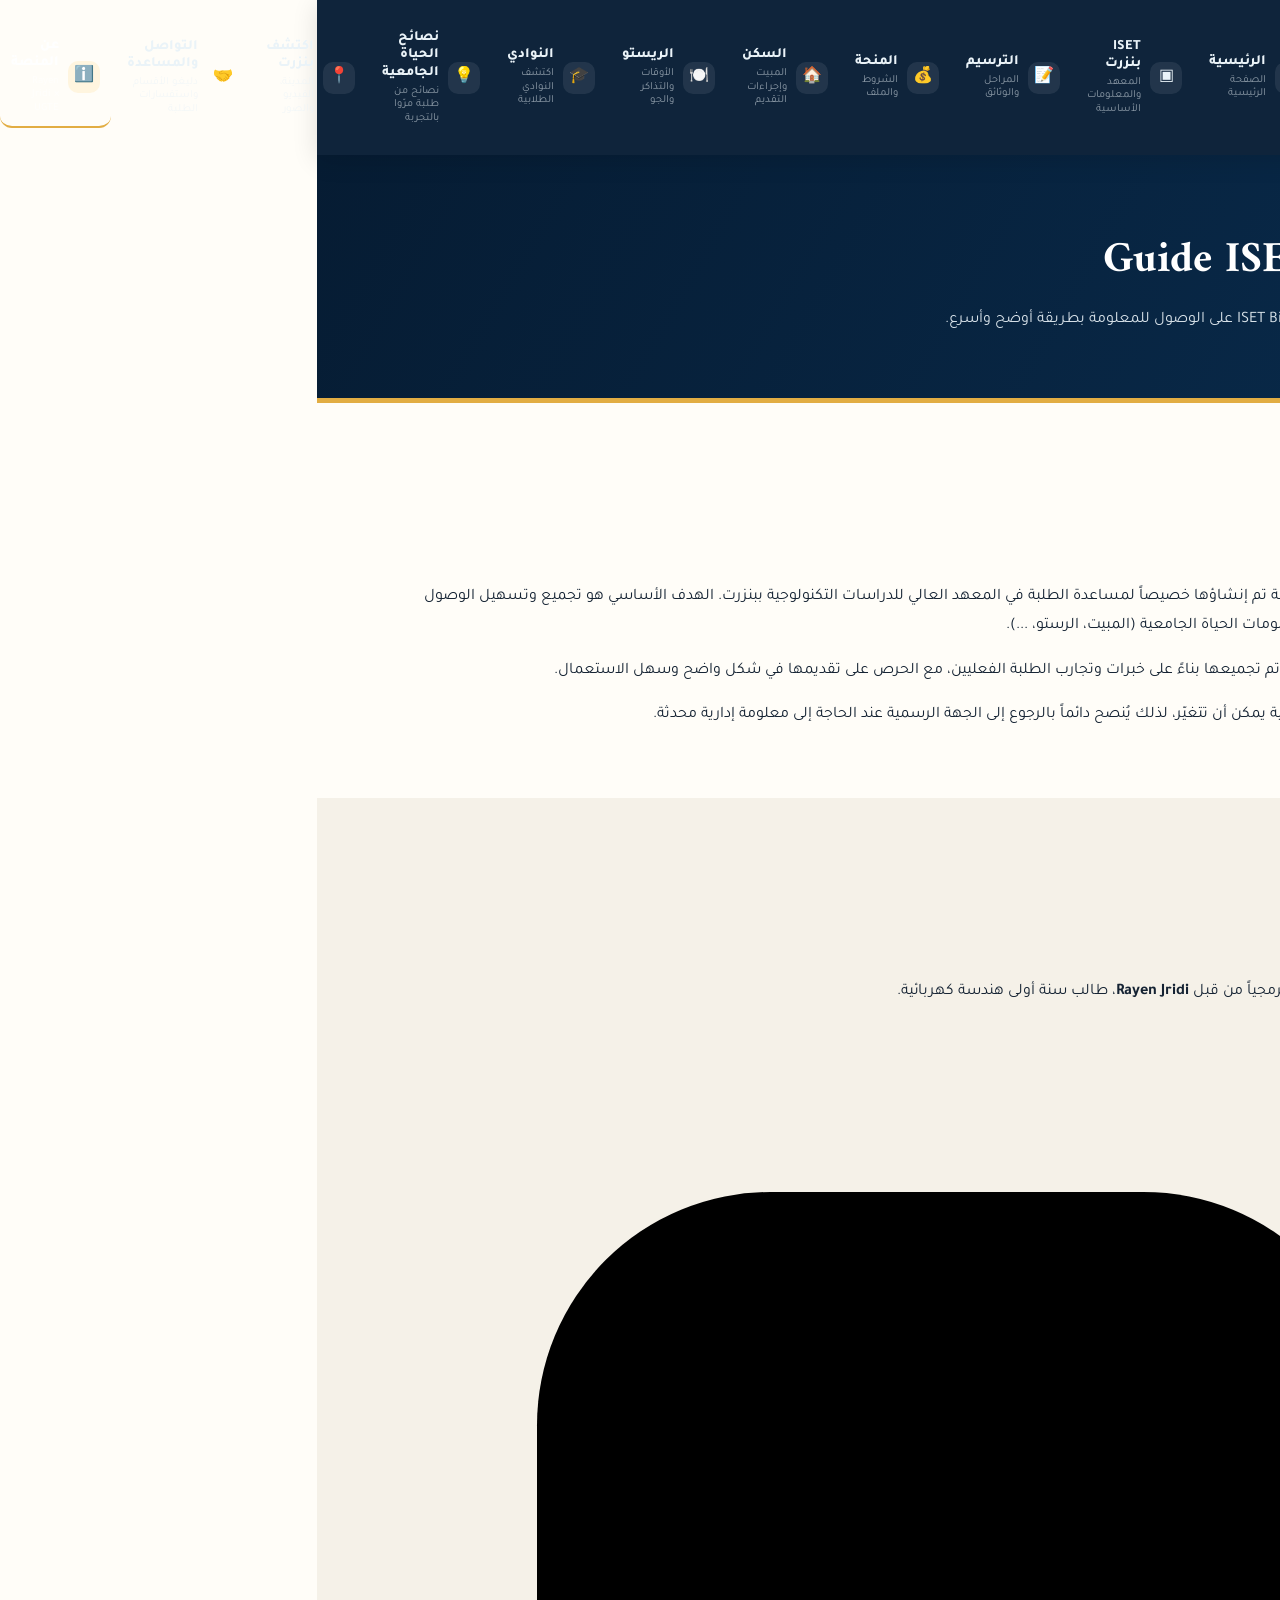
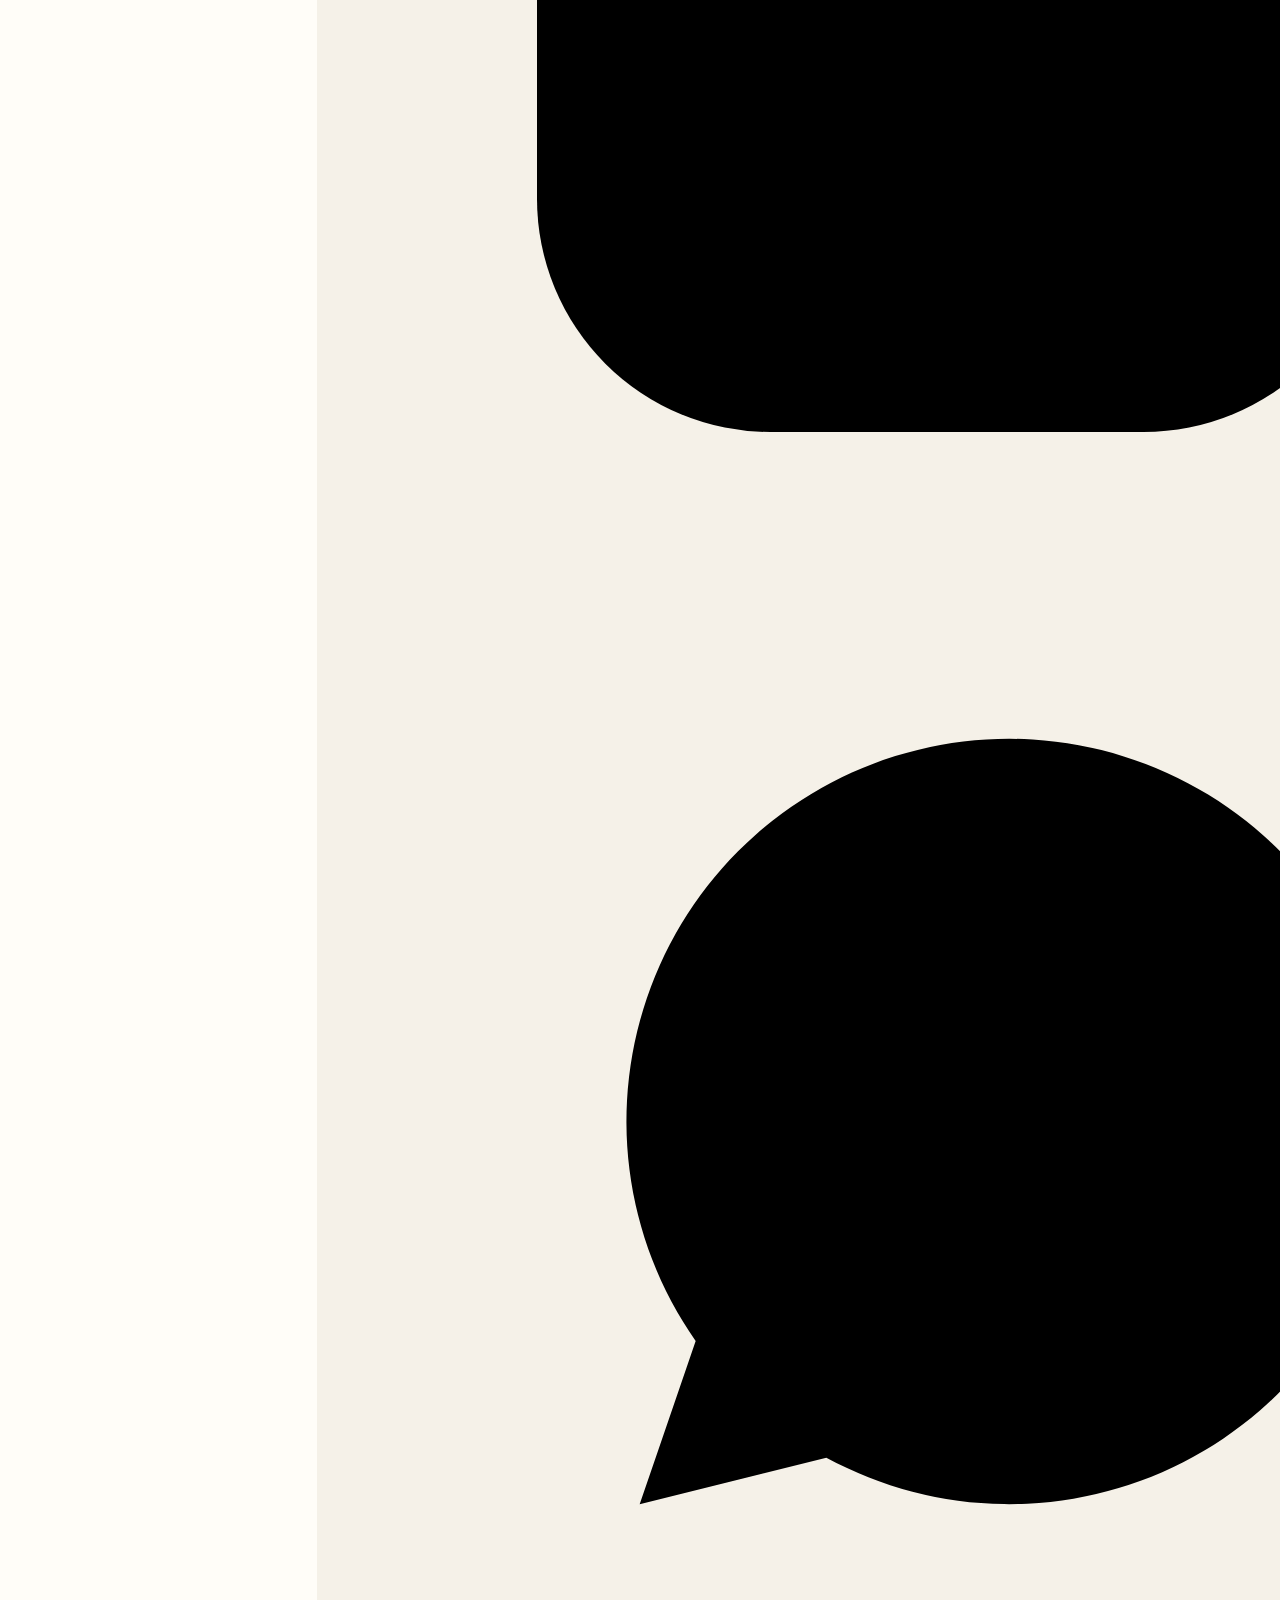
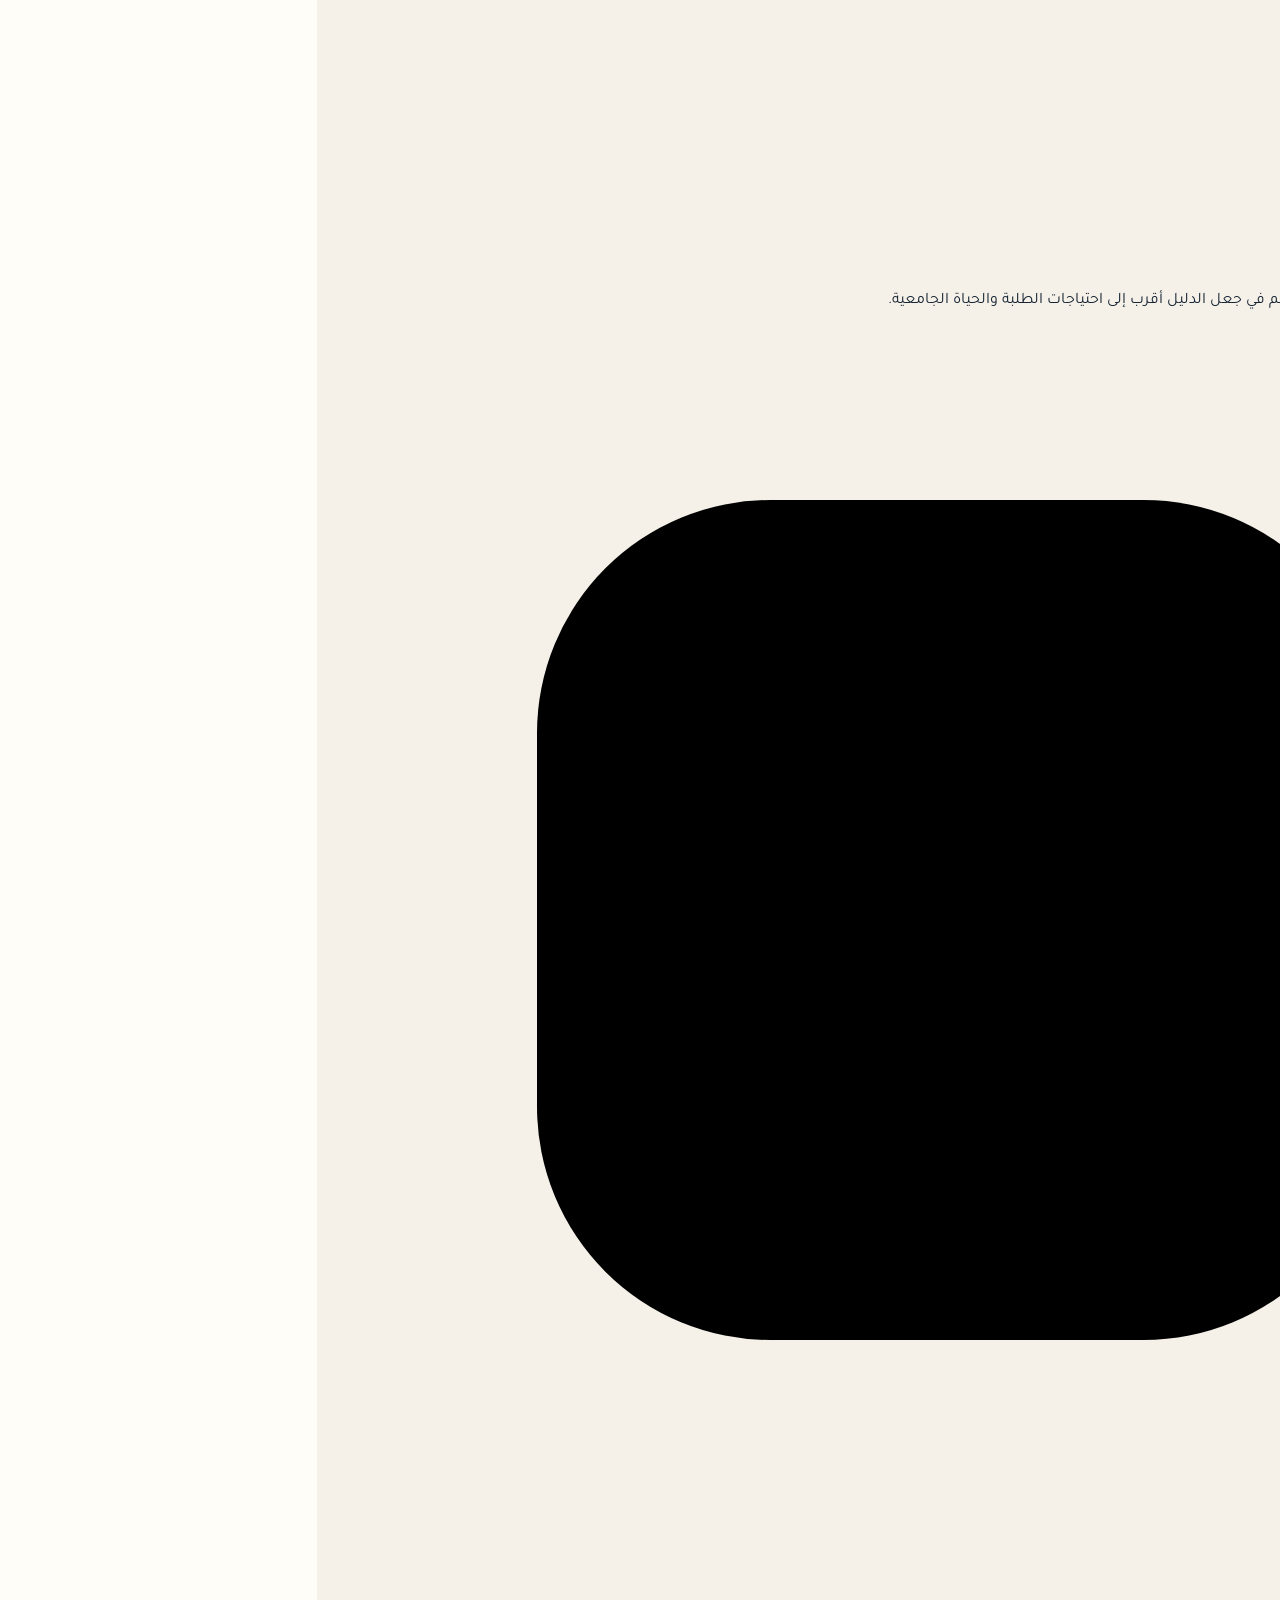
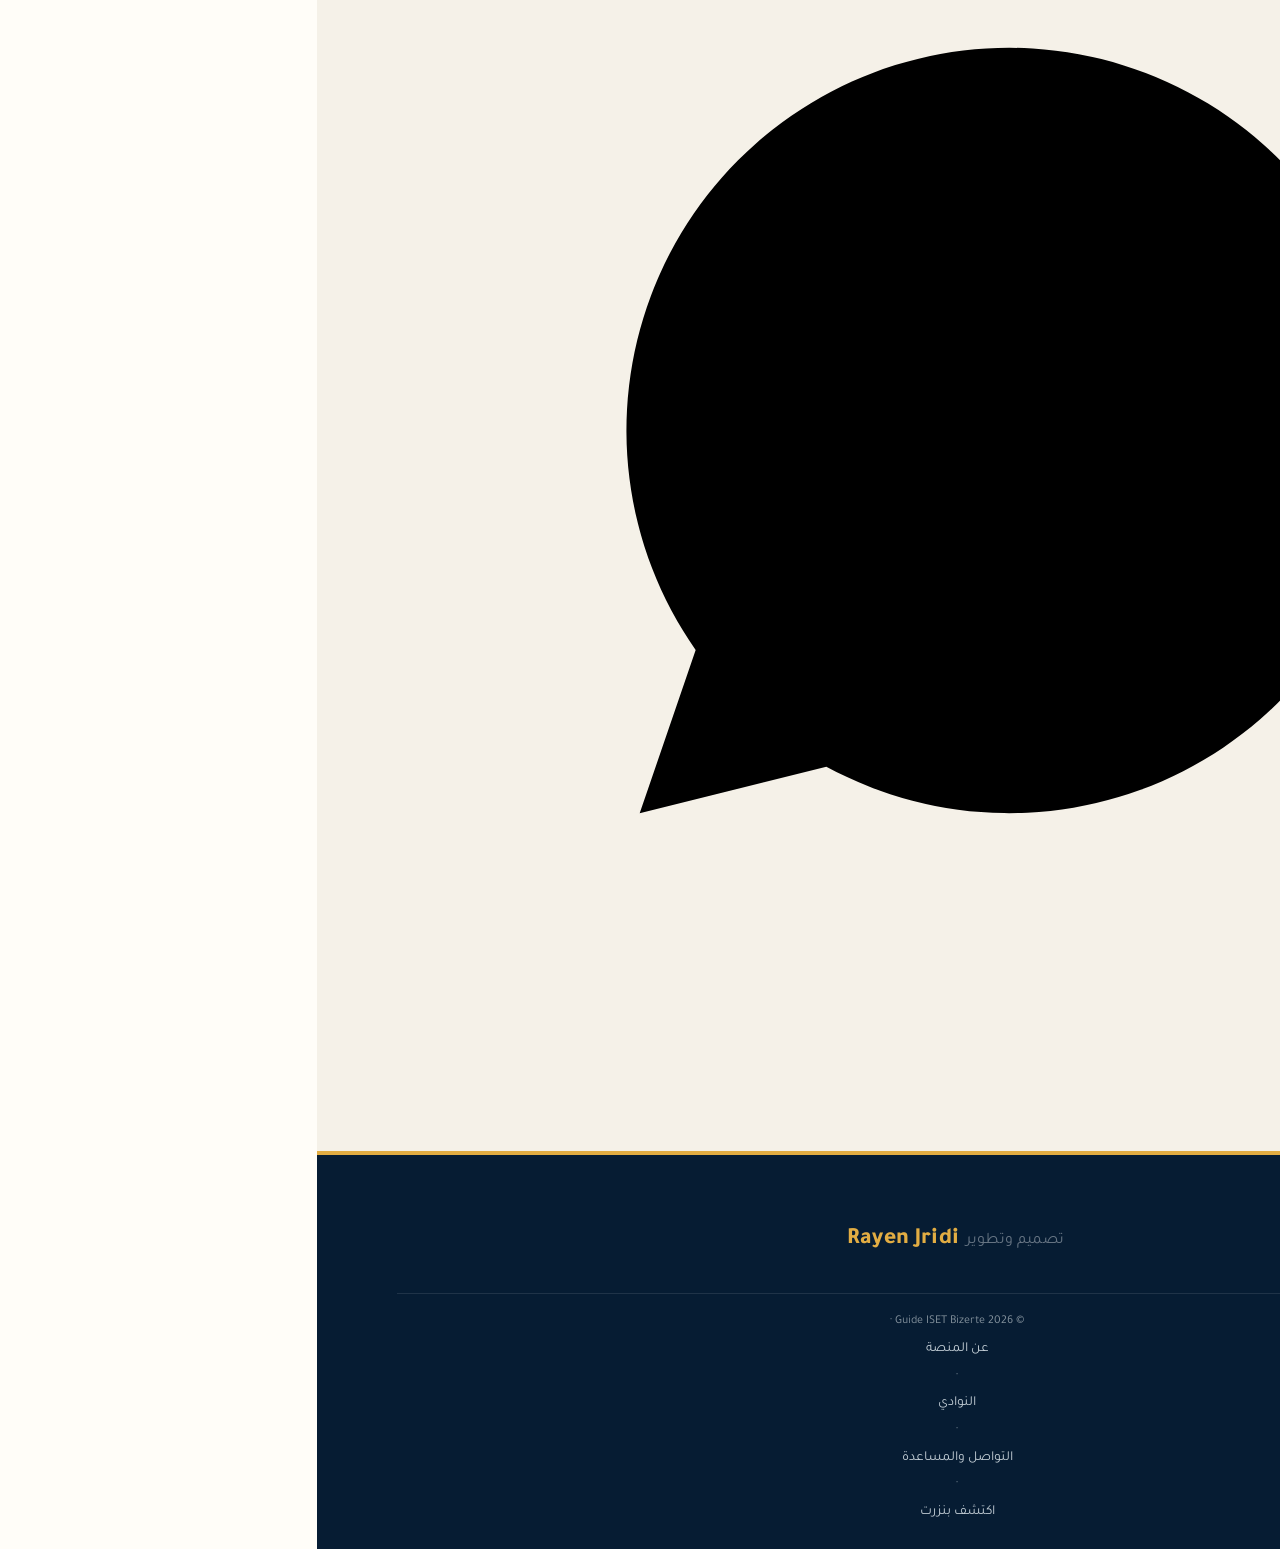
==== commit b22f6cc6: "Add files via upload" ====
--- a/about.html
+++ b/about.html
@@ -1,11 +1,13 @@
-<!doctype html><html lang="ar" dir="rtl"><head><meta charset="utf-8"><meta name="viewport" content="width=device-width,initial-scale=1"><title>عن المنصة | Guide ISET Bizerte</title><meta name="description" content="تعرف على هدف منصة Guide ISET Bizerte، طريقة تطويرها وصيانتها وطرق التواصل مع Rayen Jridi وUGTE ISET Bizerte."><meta name="theme-color" content="#092b4c"><meta property="og:type" content="website"><meta property="og:site_name" content="UGTE ISET Bizerte"><meta property="og:locale" content="ar_TN"><meta property="og:title" content="عن المنصة | Guide ISET Bizerte"><meta property="og:description" content="تعرف على هدف منصة Guide ISET Bizerte، طريقة تطويرها وصيانتها وطرق التواصل مع Rayen Jridi وUGTE ISET Bizerte."><meta property="og:image" content="https://rayenjridi.github.io/assets/img/ugte-emblem.png"><meta property="og:url" content="https://rayenjridi.github.io/about.html"><meta name="twitter:card" content="summary"><meta name="twitter:title" content="عن المنصة | Guide ISET Bizerte"><meta name="twitter:description" content="تعرف على هدف منصة Guide ISET Bizerte، طريقة تطويرها وصيانتها وطرق التواصل مع Rayen Jridi وUGTE ISET Bizerte."><meta name="twitter:image" content="https://rayenjridi.github.io/assets/img/ugte-emblem.png"><link rel="icon" href="assets/img/ugte-emblem.png"><link rel="stylesheet" href="assets/css/style.css"></head><body data-page="about-platform">
-<header class="site-header"><div class="wrap"><a class="brand" href="index.html"><img src="assets/img/ugte-emblem.png" alt="شعار UGTE"><span><strong>UGTE ISET Bizerte</strong><span>دليل ومرافقة الطالب</span></span></a><div class="site-tools"><button class="search-toggle" type="button" aria-label="بحث" title="البحث">⌕</button><button class="theme-toggle" type="button" aria-label="تبديل المظهر" title="الوضع الفاتح/الداكن">☀️</button></div><button class="nav-toggle" aria-label="القائمة">☰</button><nav class="main-nav" aria-label="التنقل الرئيسي"><div class="nav-heading"><span class="nav-heading-icon">☰</span><div><strong>دليل UGTE ISET Bizerte</strong><small>اختر القسم الذي تريد الوصول إليه</small></div></div><ul>
-<li><a href="index.html" data-page="home"><span class="nav-icon">⌂</span><span class="nav-copy"><b>الرئيسية</b><small>الصفحة الرئيسية</small></span><span class="nav-arrow">›</span></a></li><li><a href="index.html#ugte"><span class="nav-icon">◎</span><span class="nav-copy"><b>من نحن؟</b><small>حول UGTE والدليل</small></span><span class="nav-arrow">›</span></a></li><li><a href="iset.html" data-page="iset"><span class="nav-icon">▣</span><span class="nav-copy"><b>ISET بنزرت</b><small>المعهد والمعلومات الأساسية</small></span><span class="nav-arrow">›</span></a></li><li><a href="tarsim.html" data-page="tarsim"><span class="nav-icon">📝</span><span class="nav-copy"><b>الترسيم</b><small>المراحل والوثائق</small></span><span class="nav-arrow">›</span></a></li><li><a href="mancha.html" data-page="mancha"><span class="nav-icon">💰</span><span class="nav-copy"><b>المنحة</b><small>الشروط والملف</small></span><span class="nav-arrow">›</span></a></li><li><a href="sakan.html" data-page="sakan"><span class="nav-icon">🏠</span><span class="nav-copy"><b>السكن</b><small>المبيت وإجراءات التقديم</small></span><span class="nav-arrow">›</span></a></li><li><a href="resto.html" data-page="resto"><span class="nav-icon">🍽️</span><span class="nav-copy"><b>الريستو</b><small>الأوقات والتذاكر</small></span><span class="nav-arrow">›</span></a></li><li><a href="clubs.html" data-page="clubs"><span class="nav-icon">🎓</span><span class="nav-copy"><b data-nav="clubs">الأندية</b><small>الحياة الطلابية والأنشطة</small></span><span class="nav-arrow">›</span></a></li><li><a href="about.html" data-page="about-platform"><span class="nav-icon">ℹ️</span><span class="nav-copy"><b data-nav="about-platform">عن المنصة</b><small>الهدف والتطوير والاتصال</small></span><span class="nav-arrow">›</span></a></li>
-</ul><div class="nav-footer"><select class="lang-select" aria-label="اللغة"><option value="ar">العربية</option><option value="fr">Français</option><option value="en">English</option></select></div></nav><div class="nav-backdrop" data-nav-close></div></div></header>
-<div class="search-overlay" id="site-search" aria-hidden="true"><div class="search-backdrop" data-search-close></div><section class="search-panel" role="dialog" aria-modal="true" aria-labelledby="search-title"><div class="search-top"><div><span class="search-kicker">UGTE ISET Bizerte</span><h2 id="search-title">البحث في الدليل</h2></div><button class="search-close" type="button" data-search-close aria-label="إغلاق">×</button></div><div class="search-input-wrap"><span>⌕</span><input id="site-search-input" type="search" autocomplete="off" placeholder="ابحث في دليل ISET Bizerte..."/><kbd>ESC</kbd></div><div class="search-hints" id="search-hints"><button type="button" data-query="الأندية">🎓 الأندية</button><button type="button" data-query="الترسيم">📝 الترسيم</button><button type="button" data-query="المبيت">🏠 المبيت</button><button type="button" data-query="الريستو">🍽️ الريستو</button></div><div class="search-results" id="search-results" aria-live="polite"></div></section></div>
-<section class="about-platform-hero"><div class="wrap"><span class="eyebrow">ℹ️ Guide ISET Bizerte</span><h1>عن <em>المنصة</em></h1><p class="lead">منصة مستقلة هدفها تبسيط الحياة الجامعية ومساعدة طالب ISET Bizerte على الوصول إلى المعلومة التي يحتاجها في الوقت المناسب.</p></div></section>
-<main><section><div class="wrap"><div class="section-head"><span class="kicker">01 • الهدف من المنصة</span><h2>لماذا تم إنشاء Guide ISET Bizerte؟</h2></div><div class="about-purpose"><div class="purpose-main"><div class="big-icon">🎓</div><p><strong>Guide ISET Bizerte</strong> هي منصة مستقلة تم إنشاؤها خصيصاً لمساعدة الطلبة في المعهد العالي للدراسات التكنولوجية ببنزرت.</p><p>الهدف الأساسي هو تجميع وتسهيل الوصول إلى <strong>المعلومات الأكاديمية</strong> مثل الترسيم والستاجات، وإلى <strong>معلومات الحياة الجامعية</strong> مثل المبيت والريستو والخدمات الأساسية.</p><p>المعلومات الموجودة في المنصة يتم تنظيمها وتجميعها بالاعتماد على المعلومات المتاحة وتجارب الطلبة الفعليين، مع الحرص على تحديثها عندما تتوفر معطيات جديدة.</p></div><div class="purpose-points"><div><span>01</span><strong>تجميع المعلومة</strong><p>وضع أهم المعلومات العملية في مكان واحد.</p></div><div><span>02</span><strong>تبسيط الإجراءات</strong><p>شرح الخطوات والوثائق بطريقة سهلة للطالب.</p></div><div><span>03</span><strong>تسهيل الحياة الجامعية</strong><p>مساعدة الطالب الجديد على فهم محيط المعهد والخدمات.</p></div></div></div></div></section>
-<section class="paper2"><div class="wrap"><div class="section-head"><span class="kicker">02 • التطوير والصيانة</span><h2>من يقف وراء المنصة؟</h2><p>يتم تطوير المنصة وصيانتها برمجياً بشكل مستقل.</p></div><div class="developer-card"><div class="developer-avatar">RJ</div><div><span class="developer-label">المطور</span><h3>Rayen Jridi</h3><p>طالب سنة أولى هندسة كهربائية، وهو المسؤول عن تطوير المنصة وصيانتها برمجياً وتحسين تجربة استخدامها.</p><div class="contact-links"><a href="https://www.facebook.com/ryn.jridi" target="_blank" rel="noopener">Facebook ↗</a><a href="https://www.instagram.com/ryn_jridi?stkn=MXVzMnF1bTd0aWpuZg==" target="_blank" rel="noopener">Instagram ↗</a><a href="mailto:rayenjridi574@gmail.com">Gmail ↗</a></div></div></div></div></section>
-<section><div class="wrap"><div class="section-head"><span class="kicker">03 • UGTE ISET Bizerte</span><h2>التعاون مع UGTE</h2><p>تم بناء الموقع بالتعاون مع UGTE ISET Bizerte بهدف توفير دليل عملي ومساعدة الطلبة على الوصول إلى المعلومات والخدمات.</p></div><div class="ugte-contact-card"><div class="ugte-mark">UGTE</div><div><h3>UGTE ISET Bizerte</h3><p>يمكن متابعة المستجدات والأنشطة والإعلانات عبر صفحات UGTE الرسمية.</p><div class="contact-links"><a href="https://www.facebook.com/profile.php?id=61572120703921" target="_blank" rel="noopener">Facebook ↗</a><a href="https://www.instagram.com/ugte_iset_bizerte_?stkn=dHZ0NGljMHR4eDln" target="_blank" rel="noopener">Instagram ↗</a></div></div></div></div></section>
-<section class="paper2"><div class="wrap"><div class="notice"><strong>📌 ملاحظة مهمة</strong><p>هذه المنصة دليل طلابي مستقل. قبل اعتماد أي معلومة إدارية أو موعد أو شرط رسمي، يُنصح دائماً بالرجوع إلى الجهة الرسمية المعنية، خاصة عند تغيّر الإجراءات من سنة جامعية إلى أخرى.</p></div></div></section></main>
-<footer class="site-footer"><div class="wrap"><div class="creator-credit"><span>تصميم وتطوير</span> <strong>Rayen Jridi</strong></div><div class="wrap footer-bottom">© 2026 Guide ISET Bizerte · <a href="https://www.facebook.com/profile.php?id=61572120703921" target="_blank" rel="noopener">عندك اقتراح أو تصحيح؟ راسلنا ↗</a></div></div></footer><script src="assets/js/main.js?v=14"></script></body></html>
+<!doctype html><html lang="ar" dir="rtl"><head><meta charset="utf-8"><meta name="viewport" content="width=device-width,initial-scale=1"><meta name="theme-color" content="#092b4c"><link rel="icon" href="assets/img/ugte-emblem.png"><link rel="stylesheet" href="assets/css/style.css?v=16"></head><body data-page="about"><title>عن المنصة | Guide ISET Bizerte</title><meta name="description" content="معلومات عن منصة Guide ISET Bizerte، Rayen Jridi وUGTE ISET Bizerte وطرق التواصل."><header class="site-header"><div class="wrap"><a class="brand" href="index.html"><img src="assets/img/ugte-emblem.png" alt="شعار UGTE"><span><strong>UGTE ISET Bizerte</strong><span>دليل ومرافقة الطالب</span></span></a><div class="site-tools"><button class="search-toggle" type="button" aria-label="بحث" title="البحث">⌕</button><button class="theme-toggle" type="button" aria-label="تبديل المظهر">☀️</button></div><button class="nav-toggle" aria-label="القائمة">☰</button><nav class="main-nav" aria-label="التنقل الرئيسي"><div class="nav-heading"><span class="nav-heading-icon">☰</span><div><strong>دليل UGTE ISET Bizerte</strong><small>اختر القسم الذي تريد الوصول إليه</small></div></div><ul>
+<li><a href="index.html" data-page="home"><span class="nav-icon">⌂</span><span class="nav-copy"><b>الرئيسية</b><small>الصفحة الرئيسية</small></span><span class="nav-arrow">›</span></a></li>
+<li><a href="iset.html" data-page="iset"><span class="nav-icon">▣</span><span class="nav-copy"><b>ISET بنزرت</b><small>المعهد والمعلومات الأساسية</small></span><span class="nav-arrow">›</span></a></li>
+<li><a href="tarsim.html" data-page="tarsim"><span class="nav-icon">📝</span><span class="nav-copy"><b>الترسيم</b><small>المراحل والوثائق</small></span><span class="nav-arrow">›</span></a></li>
+<li><a href="mancha.html" data-page="mancha"><span class="nav-icon">💰</span><span class="nav-copy"><b>المنحة</b><small>الشروط والملف</small></span><span class="nav-arrow">›</span></a></li>
+<li><a href="sakan.html" data-page="sakan"><span class="nav-icon">🏠</span><span class="nav-copy"><b>السكن</b><small>المبيت وإجراءات التقديم</small></span><span class="nav-arrow">›</span></a></li>
+<li><a href="resto.html" data-page="resto"><span class="nav-icon">🍽️</span><span class="nav-copy"><b>الريستو</b><small>الأوقات والتذاكر والجو</small></span><span class="nav-arrow">›</span></a></li>
+<li><a href="clubs.html" data-page="clubs"><span class="nav-icon">🎓</span><span class="nav-copy"><b>النوادي</b><small>اكتشف النوادي الطلابية</small></span><span class="nav-arrow">›</span></a></li>
+<li><a href="tips.html" data-page="tips"><span class="nav-icon">💡</span><span class="nav-copy"><b>نصائح الحياة الجامعية</b><small>نصائح من طلبة مرّوا بالتجربة</small></span><span class="nav-arrow">›</span></a></li>
+<li><a href="bizerte.html" data-page="bizerte"><span class="nav-icon">📍</span><span class="nav-copy"><b>اكتشف بنزرت</b><small>المدينة، الفيديو والصور</small></span><span class="nav-arrow">›</span></a></li>
+<li><a href="contacts.html" data-page="contacts"><span class="nav-icon">🤝</span><span class="nav-copy"><b>التواصل والمساعدة</b><small>دليغو الأقسام واستفسارات الطلبة</small></span><span class="nav-arrow">›</span></a></li>
+<li><a href="about.html" data-page="about"><span class="nav-icon">ℹ️</span><span class="nav-copy"><b>عن المنصة</b><small>Rayen Jridi × UGTE</small></span><span class="nav-arrow">›</span></a></li>
+</ul><div class="nav-footer"><span>العربية</span><span>☀️ / 🌙</span></div></nav><div class="nav-backdrop" data-nav-close></div></div></header><div class="search-overlay" id="site-search" aria-hidden="true"><div class="search-backdrop" data-search-close></div><section class="search-panel" role="dialog" aria-modal="true" aria-labelledby="search-title"><div class="search-top"><div><span class="search-kicker">UGTE ISET Bizerte</span><h2 id="search-title" data-search-title>البحث في الدليل</h2></div><button class="search-close" type="button" data-search-close aria-label="إغلاق">×</button></div><div class="search-input-wrap"><span>⌕</span><input id="site-search-input" type="search" autocomplete="off" placeholder="ابحث عن الترسيم، النوادي، بنزرت، Rayen Jridi..."/><kbd>ESC</kbd></div><div class="search-hints" id="search-hints"><button type="button" data-query="الترسيم">📝 الترسيم</button><button type="button" data-query="المنحة">💰 المنحة</button><button type="button" data-query="الريستو">🍽️ الريستو</button><button type="button" data-query="النوادي">🎓 النوادي</button><button type="button" data-query="بنزرت">📍 بنزرت</button><button type="button" data-query="Rayen Jridi">👤 Rayen Jridi</button><button type="button" data-query="UGTE">🤝 UGTE</button></div><div class="search-results" id="search-results" aria-live="polite"></div></section></div><section class="page-hero"><div class="wrap"><div class="breadcrumb"><a href="index.html">الرئيسية</a> ← عن المنصة</div><h1>عن Guide ISET Bizerte</h1><p>منصة مستقلة لمساعدة طلبة ISET Bizerte على الوصول للمعلومة بطريقة أوضح وأسرع.</p></div></section><section><div class="wrap"><div class="about-panel"><span class="kicker">01 • الهدف من المنصة</span><h2>Guide ISET Bizerte</h2><p>Guide ISET Bizerte هي منصة مستقلة تم إنشاؤها خصيصاً لمساعدة الطلبة في المعهد العالي للدراسات التكنولوجية ببنزرت. الهدف الأساسي هو تجميع وتسهيل الوصول للمعلومات الأكاديمية (الترسيم،  ومعلومات الحياة الجامعية (المبيت، الرستو، ...).</p><p>كل المعلومات الموجودة في المنصة تم تجميعها بناءً على خبرات وتجارب الطلبة الفعليين، مع الحرص على تقديمها في شكل واضح وسهل الاستعمال.</p><div class="about-note">الإجراءات والمواعيد والبلاغات الرسمية يمكن أن تتغيّر، لذلك يُنصح دائماً بالرجوع إلى الجهة الرسمية عند الحاجة إلى معلومة إدارية محدثة.</div></div></div></section><section class="paper2"><div class="wrap"><div class="about-person"><article class="about-panel" id="rayen"><span class="kicker">02 • التطوير والصيانة</span><h2>RAYEN JRIDI</h2><p>تم تطوير هذه المنصة وتتم صيانتها برمجياً من قبل <strong>Rayen Jridi</strong>، طالب سنة أولى هندسة كهربائية.</p><div class="social-links"><a class="social-link" href="https://www.facebook.com/ryn.jridi" target="_blank" rel="noopener"><span class="social-icon social-facebook">f</span><span>Facebook</span></a><a class="social-link" href="https://www.instagram.com/ryn_jridi?stkn=MXVzMnF1bTd0aWpuZg==" target="_blank" rel="noopener"><span class="social-icon social-instagram"><svg class="brand-svg" viewBox="0 0 24 24" aria-hidden="true"><rect x="3" y="3" width="18" height="18" rx="5"></rect><circle cx="12" cy="12" r="4.2"></circle><circle class="brand-dot" cx="17.4" cy="6.7" r="1.15"></circle></svg></span><span>Instagram</span></a><a class="social-link" href="mailto:rayenjridi574@gmail.com" target="_blank" rel="noopener"><span class="social-icon social-gmail">✉</span><span>Gmail</span></a><a class="social-link" href="https://wa.me/21624892428" target="_blank" rel="noopener"><span class="social-icon social-whatsapp"><svg class="brand-svg" viewBox="0 0 24 24" aria-hidden="true"><path d="M5.2 19.1 6.4 15.6A8.2 8.2 0 1 1 9.2 18.1z"></path><path d="M9.2 9.1c.2-.5.4-.6.8-.6h.5c.2 0 .4.1.5.4l.8 1.9c.1.3.1.5-.1.7l-.6.7c.8 1.4 1.9 2.2 3.4 2.8l.6-.7c.2-.2.4-.2.7-.1l1.8.9c.3.1.4.3.4.6v.5c0 .4-.2.7-.6.8-1 .3-2.3-.1-3.8-.9-2.2-1.2-3.9-3-4.8-5.1-.5-1.2-.6-2.2-.2-2.8z"></path></svg></span><span>WhatsApp</span></a></div></article><article class="about-panel" id="ugte"><span class="kicker">03 • الشريك الطلابي</span><h2>UGTE ISET BIZERTE</h2><p>التعاون مع UGTE ISET Bizerte يساهم في جعل الدليل أقرب إلى احتياجات الطلبة والحياة الجامعية.</p><div class="social-links"><a class="social-link" href="https://www.facebook.com/profile.php?id=61572120703921" target="_blank" rel="noopener"><span class="social-icon social-facebook">f</span><span>Facebook</span></a><a class="social-link" href="https://www.instagram.com/ugte_iset_bizerte_?stkn=dHZ0NGljMHR4eDln" target="_blank" rel="noopener"><span class="social-icon social-instagram"><svg class="brand-svg" viewBox="0 0 24 24" aria-hidden="true"><rect x="3" y="3" width="18" height="18" rx="5"></rect><circle cx="12" cy="12" r="4.2"></circle><circle class="brand-dot" cx="17.4" cy="6.7" r="1.15"></circle></svg></span><span>Instagram</span></a><a class="social-link" href="mailto:ugte.iset.bizerte85@gmail.com" target="_blank" rel="noopener"><span class="social-icon social-gmail">✉</span><span>Gmail</span></a><a class="social-link" href="https://wa.me/21620327995" target="_blank" rel="noopener"><span class="social-icon social-whatsapp"><svg class="brand-svg" viewBox="0 0 24 24" aria-hidden="true"><path d="M5.2 19.1 6.4 15.6A8.2 8.2 0 1 1 9.2 18.1z"></path><path d="M9.2 9.1c.2-.5.4-.6.8-.6h.5c.2 0 .4.1.5.4l.8 1.9c.1.3.1.5-.1.7l-.6.7c.8 1.4 1.9 2.2 3.4 2.8l.6-.7c.2-.2.4-.2.7-.1l1.8.9c.3.1.4.3.4.6v.5c0 .4-.2.7-.6.8-1 .3-2.3-.1-3.8-.9-2.2-1.2-3.9-3-4.8-5.1-.5-1.2-.6-2.2-.2-2.8z"></path></svg></span><span>WhatsApp</span></a></div></article></div></div></section><footer class="site-footer"><div class="creator-credit"><span>تصميم وتطوير</span> <strong>Rayen Jridi</strong></div><div class="wrap footer-bottom">© 2026 Guide ISET Bizerte · <a href="about.html">عن المنصة</a> · <a href="clubs.html">النوادي</a> · <a href="contacts.html">التواصل والمساعدة</a> · <a href="bizerte.html">اكتشف بنزرت</a></div></footer><script src="assets/js/main.js?v=16"></script></body></html>
--- a/assets/css/style.css
+++ b/assets/css/style.css
@@ -7,7 +7,8 @@
 .photo-grid{display:grid;grid-template-columns:1.4fr .8fr .8fr;gap:14px}.photo-card{position:relative;overflow:hidden;border-radius:18px;min-height:210px;background:#ddd}.photo-card:first-child{min-height:440px;grid-row:span 2}.photo-card img{width:100%;height:100%;object-fit:cover}.photo-card figcaption{position:absolute;bottom:0;right:0;left:0;padding:30px 16px 13px;color:#fff;background:linear-gradient(transparent,rgba(0,0,0,.78));font-weight:700}.photo-credit{font-size:.72rem;color:var(--muted);margin-top:9px}
 .quick-map{display:grid;grid-template-columns:1fr 1fr;gap:24px;align-items:stretch}.map-box{min-height:360px;border:0;border-radius:18px;overflow:hidden;box-shadow:var(--shadow)}.map-box iframe{width:100%;height:100%;min-height:360px;border:0}.contact-card{background:#fff;border:1px solid var(--line);border-radius:18px;padding:26px}.contact-list{display:grid;gap:11px;margin:18px 0}.contact-list a{color:var(--teal);font-weight:700}.map-link{display:inline-flex;margin-top:10px;background:var(--navy);color:#fff;padding:11px 15px;border-radius:11px;font-weight:800}
 .notice{display:flex;gap:12px;align-items:flex-start;background:var(--gold2);border-right:5px solid var(--gold);padding:17px 19px;border-radius:12px;margin:22px 0;color:#57420f}.notice.danger{background:#fde9e6;border-right-color:var(--red);color:#6a211c}.notice strong{display:block}.page-hero{background:linear-gradient(120deg,var(--navy2),var(--navy));color:#fff;padding:48px 0;border-bottom:5px solid var(--gold)}.page-hero h1{font:700 clamp(1.8rem,4vw,2.7rem)/1.35 Amiri;margin:5px 0}.page-hero p{color:#d7e1e8;max-width:70ch}.breadcrumb{font-size:.8rem;color:#cbd9e1}.breadcrumb a{color:#ffe08b}.folder{background:#fff;border:1px solid var(--line);border-radius:16px;overflow:hidden;box-shadow:var(--shadow)}.folder-tabs{display:flex;background:var(--paper2);border-bottom:1px solid var(--line)}.folder-tabs button{border:0;background:transparent;padding:15px 19px;font:700 .9rem Tajawal;cursor:pointer;color:var(--muted)}.folder-tabs button.active{background:#fff;color:var(--navy);border-bottom:3px solid var(--teal)}.folder-body{padding:25px}.pane{display:none}.pane.active{display:block}.doc-list{display:grid}.doc-item{display:flex;gap:12px;padding:13px 0;border-bottom:1px solid var(--line)}.doc-item:last-child{border-bottom:0}.check{width:22px;height:22px;min-width:22px;border:2px solid var(--teal);border-radius:6px;margin-top:2px}.txt strong{display:block}.txt span{display:block;color:var(--muted);font-size:.82rem}.criteria-list{display:grid;gap:10px;padding:0;list-style:none}.criteria-list li{background:#fff;border:1px solid var(--line);border-right:4px solid var(--gold);padding:13px 15px;border-radius:10px}.criteria-list li:before{content:'✓';color:var(--teal);font-weight:900;margin-left:9px}.info-table{width:100%;border-collapse:collapse;background:#fff;border:1px solid var(--line);border-radius:14px;overflow:hidden}.info-table td{padding:13px 14px;border-bottom:1px solid var(--line);vertical-align:top}.info-table tr:last-child td{border-bottom:0}.info-table td:first-child{font-weight:800;color:var(--navy);width:35%}.link-pill{display:inline-block;background:var(--teal2);border:1px solid #9ad9d4;color:var(--navy);padding:7px 12px;border-radius:999px;font-weight:800}
-.doc-gallery{display:grid;grid-template-columns:repeat(2,1fr);gap:16px}.doc-gallery figure{margin:0;background:#fff;border:1px solid var(--line);border-radius:14px;padding:10px}.doc-gallery img{width:100%;border-radius:10px}.doc-gallery figcaption{font-size:.8rem;color:var(--muted);padding:8px 4px 2px}.dept-card{background:#fff;border:1px solid var(--line);border-top:4px solid var(--teal);border-radius:14px;padding:22px}.dept-card h3{margin-top:0}.dept-card p{color:var(--muted);font-size:.9rem}
+.doc-gallery{display:grid;grid-template-columns:repeat(2,1fr);gap:16px}.doc-gallery figure{margin:0;background:#fff;border:1px solid var(--line);border-radius:14px;padding:10px}.doc-gallery img{width:100%;border-radius:10px}
+.photo-gallery img{width:100%;height:280px;object-fit:cover;border-radius:10px}.doc-gallery figcaption{font-size:.8rem;color:var(--muted);padding:8px 4px 2px}.dept-card{background:#fff;border:1px solid var(--line);border-top:4px solid var(--teal);border-radius:14px;padding:22px}.dept-card h3{margin-top:0}.dept-card p{color:var(--muted);font-size:.9rem}
 .time-card-row{display:grid;grid-template-columns:1fr 1fr;gap:16px;margin-bottom:6px}
 .time-card{background:#fff;border:1px solid var(--line);border-radius:14px;padding:18px;text-align:center}
 .time-card .label{font-weight:700;color:var(--ink);margin-bottom:6px}
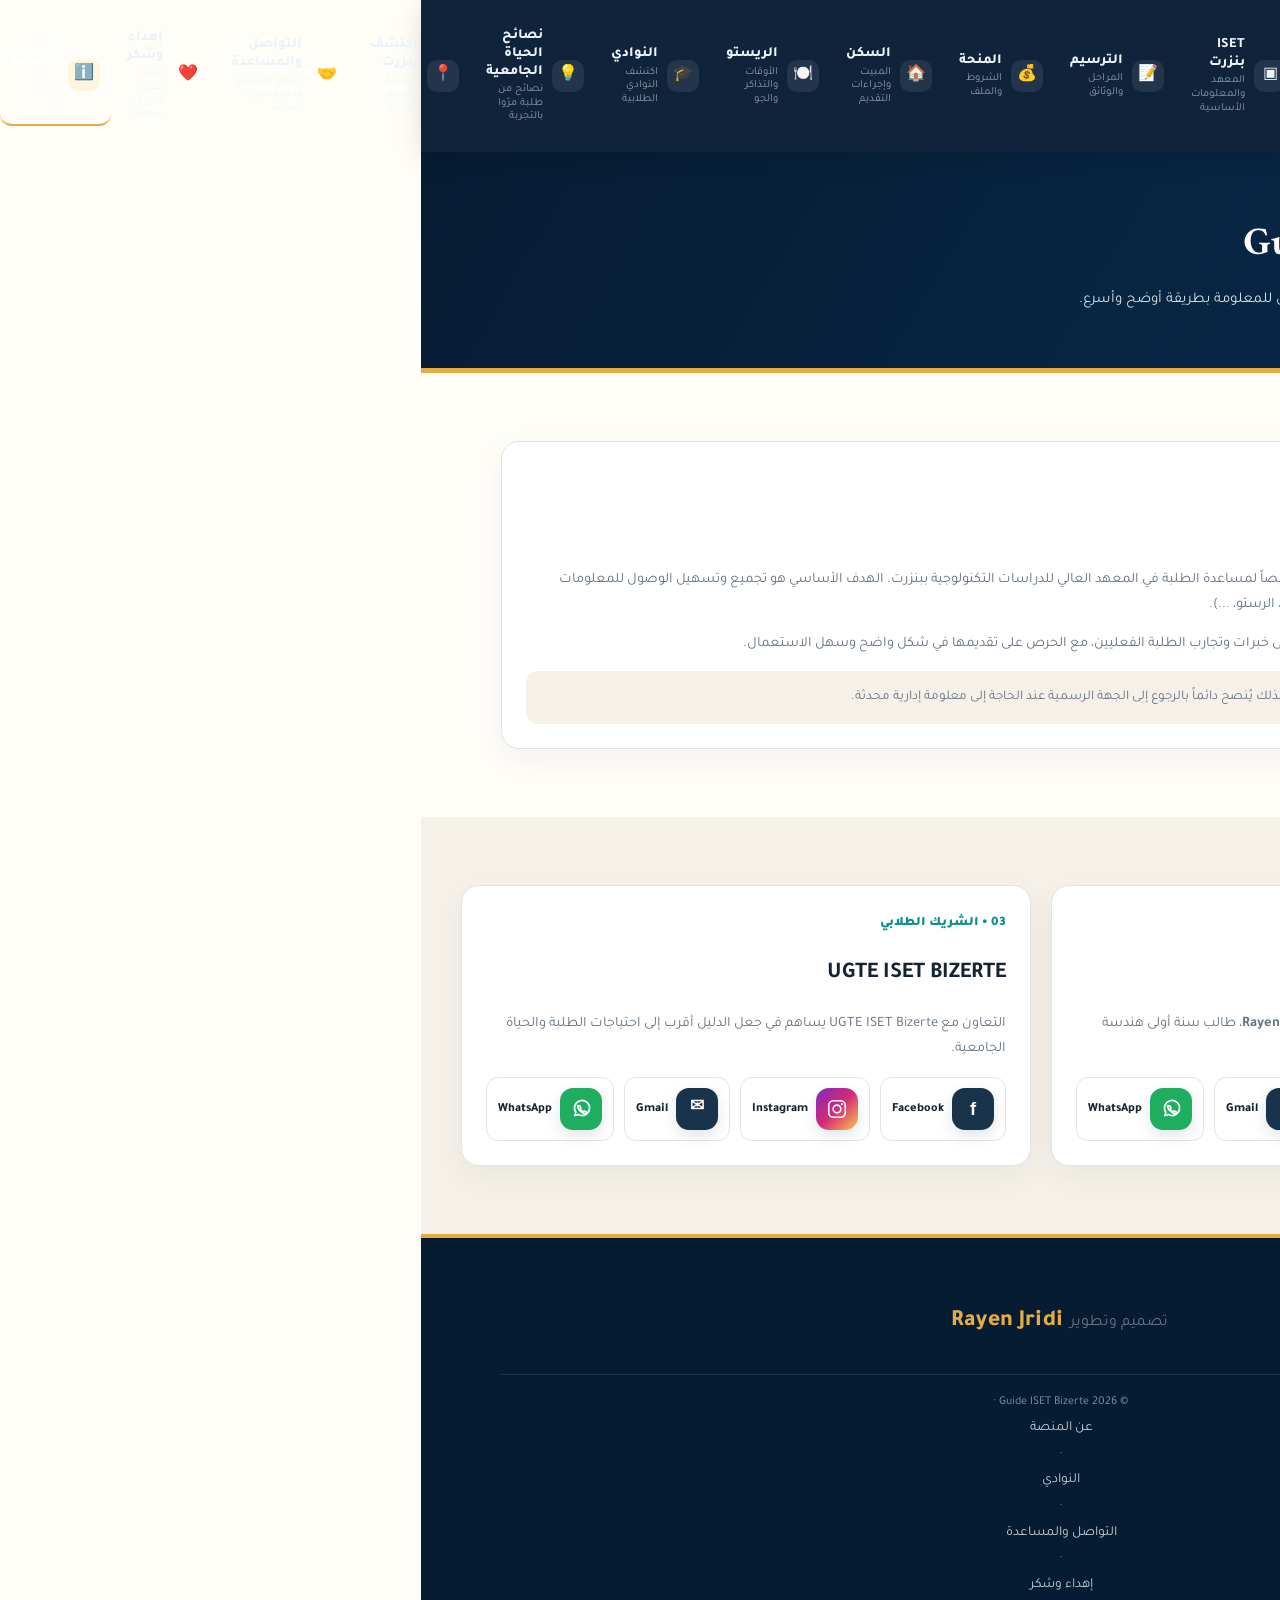
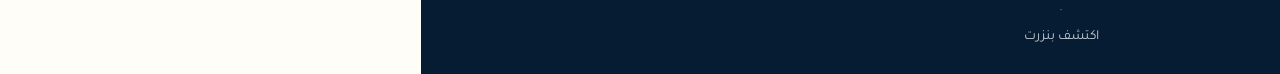
==== commit 46b7162f: "Add files via upload" ====
--- a/about.html
+++ b/about.html
@@ -9,5 +9,5 @@
 <li><a href="tips.html" data-page="tips"><span class="nav-icon">💡</span><span class="nav-copy"><b>نصائح الحياة الجامعية</b><small>نصائح من طلبة مرّوا بالتجربة</small></span><span class="nav-arrow">›</span></a></li>
 <li><a href="bizerte.html" data-page="bizerte"><span class="nav-icon">📍</span><span class="nav-copy"><b>اكتشف بنزرت</b><small>المدينة، الفيديو والصور</small></span><span class="nav-arrow">›</span></a></li>
 <li><a href="contacts.html" data-page="contacts"><span class="nav-icon">🤝</span><span class="nav-copy"><b>التواصل والمساعدة</b><small>دليغو الأقسام واستفسارات الطلبة</small></span><span class="nav-arrow">›</span></a></li>
-<li><a href="about.html" data-page="about"><span class="nav-icon">ℹ️</span><span class="nav-copy"><b>عن المنصة</b><small>Rayen Jridi × UGTE</small></span><span class="nav-arrow">›</span></a></li>
-</ul><div class="nav-footer"><span>العربية</span><span>☀️ / 🌙</span></div></nav><div class="nav-backdrop" data-nav-close></div></div></header><div class="search-overlay" id="site-search" aria-hidden="true"><div class="search-backdrop" data-search-close></div><section class="search-panel" role="dialog" aria-modal="true" aria-labelledby="search-title"><div class="search-top"><div><span class="search-kicker">UGTE ISET Bizerte</span><h2 id="search-title" data-search-title>البحث في الدليل</h2></div><button class="search-close" type="button" data-search-close aria-label="إغلاق">×</button></div><div class="search-input-wrap"><span>⌕</span><input id="site-search-input" type="search" autocomplete="off" placeholder="ابحث عن الترسيم، النوادي، بنزرت، Rayen Jridi..."/><kbd>ESC</kbd></div><div class="search-hints" id="search-hints"><button type="button" data-query="الترسيم">📝 الترسيم</button><button type="button" data-query="المنحة">💰 المنحة</button><button type="button" data-query="الريستو">🍽️ الريستو</button><button type="button" data-query="النوادي">🎓 النوادي</button><button type="button" data-query="بنزرت">📍 بنزرت</button><button type="button" data-query="Rayen Jridi">👤 Rayen Jridi</button><button type="button" data-query="UGTE">🤝 UGTE</button></div><div class="search-results" id="search-results" aria-live="polite"></div></section></div><section class="page-hero"><div class="wrap"><div class="breadcrumb"><a href="index.html">الرئيسية</a> ← عن المنصة</div><h1>عن Guide ISET Bizerte</h1><p>منصة مستقلة لمساعدة طلبة ISET Bizerte على الوصول للمعلومة بطريقة أوضح وأسرع.</p></div></section><section><div class="wrap"><div class="about-panel"><span class="kicker">01 • الهدف من المنصة</span><h2>Guide ISET Bizerte</h2><p>Guide ISET Bizerte هي منصة مستقلة تم إنشاؤها خصيصاً لمساعدة الطلبة في المعهد العالي للدراسات التكنولوجية ببنزرت. الهدف الأساسي هو تجميع وتسهيل الوصول للمعلومات الأكاديمية (الترسيم،  ومعلومات الحياة الجامعية (المبيت، الرستو، ...).</p><p>كل المعلومات الموجودة في المنصة تم تجميعها بناءً على خبرات وتجارب الطلبة الفعليين، مع الحرص على تقديمها في شكل واضح وسهل الاستعمال.</p><div class="about-note">الإجراءات والمواعيد والبلاغات الرسمية يمكن أن تتغيّر، لذلك يُنصح دائماً بالرجوع إلى الجهة الرسمية عند الحاجة إلى معلومة إدارية محدثة.</div></div></div></section><section class="paper2"><div class="wrap"><div class="about-person"><article class="about-panel" id="rayen"><span class="kicker">02 • التطوير والصيانة</span><h2>RAYEN JRIDI</h2><p>تم تطوير هذه المنصة وتتم صيانتها برمجياً من قبل <strong>Rayen Jridi</strong>، طالب سنة أولى هندسة كهربائية.</p><div class="social-links"><a class="social-link" href="https://www.facebook.com/ryn.jridi" target="_blank" rel="noopener"><span class="social-icon social-facebook">f</span><span>Facebook</span></a><a class="social-link" href="https://www.instagram.com/ryn_jridi?stkn=MXVzMnF1bTd0aWpuZg==" target="_blank" rel="noopener"><span class="social-icon social-instagram"><svg class="brand-svg" viewBox="0 0 24 24" aria-hidden="true"><rect x="3" y="3" width="18" height="18" rx="5"></rect><circle cx="12" cy="12" r="4.2"></circle><circle class="brand-dot" cx="17.4" cy="6.7" r="1.15"></circle></svg></span><span>Instagram</span></a><a class="social-link" href="mailto:rayenjridi574@gmail.com" target="_blank" rel="noopener"><span class="social-icon social-gmail">✉</span><span>Gmail</span></a><a class="social-link" href="https://wa.me/21624892428" target="_blank" rel="noopener"><span class="social-icon social-whatsapp"><svg class="brand-svg" viewBox="0 0 24 24" aria-hidden="true"><path d="M5.2 19.1 6.4 15.6A8.2 8.2 0 1 1 9.2 18.1z"></path><path d="M9.2 9.1c.2-.5.4-.6.8-.6h.5c.2 0 .4.1.5.4l.8 1.9c.1.3.1.5-.1.7l-.6.7c.8 1.4 1.9 2.2 3.4 2.8l.6-.7c.2-.2.4-.2.7-.1l1.8.9c.3.1.4.3.4.6v.5c0 .4-.2.7-.6.8-1 .3-2.3-.1-3.8-.9-2.2-1.2-3.9-3-4.8-5.1-.5-1.2-.6-2.2-.2-2.8z"></path></svg></span><span>WhatsApp</span></a></div></article><article class="about-panel" id="ugte"><span class="kicker">03 • الشريك الطلابي</span><h2>UGTE ISET BIZERTE</h2><p>التعاون مع UGTE ISET Bizerte يساهم في جعل الدليل أقرب إلى احتياجات الطلبة والحياة الجامعية.</p><div class="social-links"><a class="social-link" href="https://www.facebook.com/profile.php?id=61572120703921" target="_blank" rel="noopener"><span class="social-icon social-facebook">f</span><span>Facebook</span></a><a class="social-link" href="https://www.instagram.com/ugte_iset_bizerte_?stkn=dHZ0NGljMHR4eDln" target="_blank" rel="noopener"><span class="social-icon social-instagram"><svg class="brand-svg" viewBox="0 0 24 24" aria-hidden="true"><rect x="3" y="3" width="18" height="18" rx="5"></rect><circle cx="12" cy="12" r="4.2"></circle><circle class="brand-dot" cx="17.4" cy="6.7" r="1.15"></circle></svg></span><span>Instagram</span></a><a class="social-link" href="mailto:ugte.iset.bizerte85@gmail.com" target="_blank" rel="noopener"><span class="social-icon social-gmail">✉</span><span>Gmail</span></a><a class="social-link" href="https://wa.me/21620327995" target="_blank" rel="noopener"><span class="social-icon social-whatsapp"><svg class="brand-svg" viewBox="0 0 24 24" aria-hidden="true"><path d="M5.2 19.1 6.4 15.6A8.2 8.2 0 1 1 9.2 18.1z"></path><path d="M9.2 9.1c.2-.5.4-.6.8-.6h.5c.2 0 .4.1.5.4l.8 1.9c.1.3.1.5-.1.7l-.6.7c.8 1.4 1.9 2.2 3.4 2.8l.6-.7c.2-.2.4-.2.7-.1l1.8.9c.3.1.4.3.4.6v.5c0 .4-.2.7-.6.8-1 .3-2.3-.1-3.8-.9-2.2-1.2-3.9-3-4.8-5.1-.5-1.2-.6-2.2-.2-2.8z"></path></svg></span><span>WhatsApp</span></a></div></article></div></div></section><footer class="site-footer"><div class="creator-credit"><span>تصميم وتطوير</span> <strong>Rayen Jridi</strong></div><div class="wrap footer-bottom">© 2026 Guide ISET Bizerte · <a href="about.html">عن المنصة</a> · <a href="clubs.html">النوادي</a> · <a href="contacts.html">التواصل والمساعدة</a> · <a href="bizerte.html">اكتشف بنزرت</a></div></footer><script src="assets/js/main.js?v=16"></script></body></html>+<li><a href="dedication.html" data-page="dedication"><span class="nav-icon">❤️</span><span class="nav-copy"><b>إهداء وشكر</b><small>كلمة تقدير لكل من ساهم</small></span><span class="nav-arrow">›</span></a></li><li><a href="about.html" data-page="about"><span class="nav-icon">ℹ️</span><span class="nav-copy"><b>عن المنصة</b><small>Rayen Jridi × UGTE</small></span><span class="nav-arrow">›</span></a></li>
+</ul><div class="nav-footer"><span>العربية</span><span>☀️ / 🌙</span></div></nav><div class="nav-backdrop" data-nav-close></div></div></header><div class="search-overlay" id="site-search" aria-hidden="true"><div class="search-backdrop" data-search-close></div><section class="search-panel" role="dialog" aria-modal="true" aria-labelledby="search-title"><div class="search-top"><div><span class="search-kicker">UGTE ISET Bizerte</span><h2 id="search-title" data-search-title>البحث في الدليل</h2></div><button class="search-close" type="button" data-search-close aria-label="إغلاق">×</button></div><div class="search-input-wrap"><span>⌕</span><input id="site-search-input" type="search" autocomplete="off" placeholder="ابحث عن الترسيم، النوادي، بنزرت، Rayen Jridi..."/><kbd>ESC</kbd></div><div class="search-hints" id="search-hints"><button type="button" data-query="الترسيم">📝 الترسيم</button><button type="button" data-query="المنحة">💰 المنحة</button><button type="button" data-query="الريستو">🍽️ الريستو</button><button type="button" data-query="النوادي">🎓 النوادي</button><button type="button" data-query="بنزرت">📍 بنزرت</button><button type="button" data-query="Rayen Jridi">👤 Rayen Jridi</button><button type="button" data-query="UGTE">🤝 UGTE</button></div><div class="search-results" id="search-results" aria-live="polite"></div></section></div><section class="page-hero"><div class="wrap"><div class="breadcrumb"><a href="index.html">الرئيسية</a> ← عن المنصة</div><h1>عن Guide ISET Bizerte</h1><p>منصة مستقلة لمساعدة طلبة ISET Bizerte على الوصول للمعلومة بطريقة أوضح وأسرع.</p></div></section><section><div class="wrap"><div class="about-panel"><span class="kicker">01 • الهدف من المنصة</span><h2>Guide ISET Bizerte</h2><p>Guide ISET Bizerte هي منصة مستقلة تم إنشاؤها خصيصاً لمساعدة الطلبة في المعهد العالي للدراسات التكنولوجية ببنزرت. الهدف الأساسي هو تجميع وتسهيل الوصول للمعلومات الأكاديمية (الترسيم،  ومعلومات الحياة الجامعية (المبيت، الرستو، ...).</p><p>كل المعلومات الموجودة في المنصة تم تجميعها بناءً على خبرات وتجارب الطلبة الفعليين، مع الحرص على تقديمها في شكل واضح وسهل الاستعمال.</p><div class="about-note">الإجراءات والمواعيد والبلاغات الرسمية يمكن أن تتغيّر، لذلك يُنصح دائماً بالرجوع إلى الجهة الرسمية عند الحاجة إلى معلومة إدارية محدثة.</div></div></div></section><section class="paper2"><div class="wrap"><div class="about-person"><article class="about-panel" id="rayen"><span class="kicker">02 • التطوير والصيانة</span><h2>RAYEN JRIDI</h2><p>تم تطوير هذه المنصة وتتم صيانتها برمجياً من قبل <strong>Rayen Jridi</strong>، طالب سنة أولى هندسة كهربائية.</p><div class="social-links"><a class="social-link" href="https://www.facebook.com/ryn.jridi" target="_blank" rel="noopener"><span class="social-icon social-facebook">f</span><span>Facebook</span></a><a class="social-link" href="https://www.instagram.com/ryn_jridi?stkn=MXVzMnF1bTd0aWpuZg==" target="_blank" rel="noopener"><span class="social-icon social-instagram"><svg class="brand-svg" viewBox="0 0 24 24" aria-hidden="true"><rect x="3" y="3" width="18" height="18" rx="5"></rect><circle cx="12" cy="12" r="4.2"></circle><circle class="brand-dot" cx="17.4" cy="6.7" r="1.15"></circle></svg></span><span>Instagram</span></a><a class="social-link" href="mailto:rayenjridi574@gmail.com" target="_blank" rel="noopener"><span class="social-icon social-gmail">✉</span><span>Gmail</span></a><a class="social-link" href="https://wa.me/21624892428" target="_blank" rel="noopener"><span class="social-icon social-whatsapp"><svg class="brand-svg" viewBox="0 0 24 24" aria-hidden="true"><path d="M5.2 19.1 6.4 15.6A8.2 8.2 0 1 1 9.2 18.1z"></path><path d="M9.2 9.1c.2-.5.4-.6.8-.6h.5c.2 0 .4.1.5.4l.8 1.9c.1.3.1.5-.1.7l-.6.7c.8 1.4 1.9 2.2 3.4 2.8l.6-.7c.2-.2.4-.2.7-.1l1.8.9c.3.1.4.3.4.6v.5c0 .4-.2.7-.6.8-1 .3-2.3-.1-3.8-.9-2.2-1.2-3.9-3-4.8-5.1-.5-1.2-.6-2.2-.2-2.8z"></path></svg></span><span>WhatsApp</span></a></div></article><article class="about-panel" id="ugte"><span class="kicker">03 • الشريك الطلابي</span><h2>UGTE ISET BIZERTE</h2><p>التعاون مع UGTE ISET Bizerte يساهم في جعل الدليل أقرب إلى احتياجات الطلبة والحياة الجامعية.</p><div class="social-links"><a class="social-link" href="https://www.facebook.com/profile.php?id=61572120703921" target="_blank" rel="noopener"><span class="social-icon social-facebook">f</span><span>Facebook</span></a><a class="social-link" href="https://www.instagram.com/ugte_iset_bizerte_?stkn=dHZ0NGljMHR4eDln" target="_blank" rel="noopener"><span class="social-icon social-instagram"><svg class="brand-svg" viewBox="0 0 24 24" aria-hidden="true"><rect x="3" y="3" width="18" height="18" rx="5"></rect><circle cx="12" cy="12" r="4.2"></circle><circle class="brand-dot" cx="17.4" cy="6.7" r="1.15"></circle></svg></span><span>Instagram</span></a><a class="social-link" href="mailto:ugte.iset.bizerte85@gmail.com" target="_blank" rel="noopener"><span class="social-icon social-gmail">✉</span><span>Gmail</span></a><a class="social-link" href="https://wa.me/21620327995" target="_blank" rel="noopener"><span class="social-icon social-whatsapp"><svg class="brand-svg" viewBox="0 0 24 24" aria-hidden="true"><path d="M5.2 19.1 6.4 15.6A8.2 8.2 0 1 1 9.2 18.1z"></path><path d="M9.2 9.1c.2-.5.4-.6.8-.6h.5c.2 0 .4.1.5.4l.8 1.9c.1.3.1.5-.1.7l-.6.7c.8 1.4 1.9 2.2 3.4 2.8l.6-.7c.2-.2.4-.2.7-.1l1.8.9c.3.1.4.3.4.6v.5c0 .4-.2.7-.6.8-1 .3-2.3-.1-3.8-.9-2.2-1.2-3.9-3-4.8-5.1-.5-1.2-.6-2.2-.2-2.8z"></path></svg></span><span>WhatsApp</span></a></div></article></div></div></section><footer class="site-footer"><div class="creator-credit"><span>تصميم وتطوير</span> <strong>Rayen Jridi</strong></div><div class="wrap footer-bottom">© 2026 Guide ISET Bizerte · <a href="about.html">عن المنصة</a> · <a href="clubs.html">النوادي</a> · <a href="contacts.html">التواصل والمساعدة</a> · <a href="dedication.html">إهداء وشكر</a> · <a href="bizerte.html">اكتشف بنزرت</a></div></footer><script src="assets/js/main.js?v=17"></script></body></html>
--- a/assets/css/style.css
+++ b/assets/css/style.css
@@ -7,8 +7,7 @@
 .photo-grid{display:grid;grid-template-columns:1.4fr .8fr .8fr;gap:14px}.photo-card{position:relative;overflow:hidden;border-radius:18px;min-height:210px;background:#ddd}.photo-card:first-child{min-height:440px;grid-row:span 2}.photo-card img{width:100%;height:100%;object-fit:cover}.photo-card figcaption{position:absolute;bottom:0;right:0;left:0;padding:30px 16px 13px;color:#fff;background:linear-gradient(transparent,rgba(0,0,0,.78));font-weight:700}.photo-credit{font-size:.72rem;color:var(--muted);margin-top:9px}
 .quick-map{display:grid;grid-template-columns:1fr 1fr;gap:24px;align-items:stretch}.map-box{min-height:360px;border:0;border-radius:18px;overflow:hidden;box-shadow:var(--shadow)}.map-box iframe{width:100%;height:100%;min-height:360px;border:0}.contact-card{background:#fff;border:1px solid var(--line);border-radius:18px;padding:26px}.contact-list{display:grid;gap:11px;margin:18px 0}.contact-list a{color:var(--teal);font-weight:700}.map-link{display:inline-flex;margin-top:10px;background:var(--navy);color:#fff;padding:11px 15px;border-radius:11px;font-weight:800}
 .notice{display:flex;gap:12px;align-items:flex-start;background:var(--gold2);border-right:5px solid var(--gold);padding:17px 19px;border-radius:12px;margin:22px 0;color:#57420f}.notice.danger{background:#fde9e6;border-right-color:var(--red);color:#6a211c}.notice strong{display:block}.page-hero{background:linear-gradient(120deg,var(--navy2),var(--navy));color:#fff;padding:48px 0;border-bottom:5px solid var(--gold)}.page-hero h1{font:700 clamp(1.8rem,4vw,2.7rem)/1.35 Amiri;margin:5px 0}.page-hero p{color:#d7e1e8;max-width:70ch}.breadcrumb{font-size:.8rem;color:#cbd9e1}.breadcrumb a{color:#ffe08b}.folder{background:#fff;border:1px solid var(--line);border-radius:16px;overflow:hidden;box-shadow:var(--shadow)}.folder-tabs{display:flex;background:var(--paper2);border-bottom:1px solid var(--line)}.folder-tabs button{border:0;background:transparent;padding:15px 19px;font:700 .9rem Tajawal;cursor:pointer;color:var(--muted)}.folder-tabs button.active{background:#fff;color:var(--navy);border-bottom:3px solid var(--teal)}.folder-body{padding:25px}.pane{display:none}.pane.active{display:block}.doc-list{display:grid}.doc-item{display:flex;gap:12px;padding:13px 0;border-bottom:1px solid var(--line)}.doc-item:last-child{border-bottom:0}.check{width:22px;height:22px;min-width:22px;border:2px solid var(--teal);border-radius:6px;margin-top:2px}.txt strong{display:block}.txt span{display:block;color:var(--muted);font-size:.82rem}.criteria-list{display:grid;gap:10px;padding:0;list-style:none}.criteria-list li{background:#fff;border:1px solid var(--line);border-right:4px solid var(--gold);padding:13px 15px;border-radius:10px}.criteria-list li:before{content:'✓';color:var(--teal);font-weight:900;margin-left:9px}.info-table{width:100%;border-collapse:collapse;background:#fff;border:1px solid var(--line);border-radius:14px;overflow:hidden}.info-table td{padding:13px 14px;border-bottom:1px solid var(--line);vertical-align:top}.info-table tr:last-child td{border-bottom:0}.info-table td:first-child{font-weight:800;color:var(--navy);width:35%}.link-pill{display:inline-block;background:var(--teal2);border:1px solid #9ad9d4;color:var(--navy);padding:7px 12px;border-radius:999px;font-weight:800}
-.doc-gallery{display:grid;grid-template-columns:repeat(2,1fr);gap:16px}.doc-gallery figure{margin:0;background:#fff;border:1px solid var(--line);border-radius:14px;padding:10px}.doc-gallery img{width:100%;border-radius:10px}
-.photo-gallery img{width:100%;height:280px;object-fit:cover;border-radius:10px}.doc-gallery figcaption{font-size:.8rem;color:var(--muted);padding:8px 4px 2px}.dept-card{background:#fff;border:1px solid var(--line);border-top:4px solid var(--teal);border-radius:14px;padding:22px}.dept-card h3{margin-top:0}.dept-card p{color:var(--muted);font-size:.9rem}
+.doc-gallery{display:grid;grid-template-columns:repeat(2,1fr);gap:16px}.doc-gallery figure{margin:0;background:#fff;border:1px solid var(--line);border-radius:14px;padding:10px}.doc-gallery img{width:100%;border-radius:10px}.doc-gallery figcaption{font-size:.8rem;color:var(--muted);padding:8px 4px 2px}.dept-card{background:#fff;border:1px solid var(--line);border-top:4px solid var(--teal);border-radius:14px;padding:22px}.dept-card h3{margin-top:0}.dept-card p{color:var(--muted);font-size:.9rem}
 .time-card-row{display:grid;grid-template-columns:1fr 1fr;gap:16px;margin-bottom:6px}
 .time-card{background:#fff;border:1px solid var(--line);border-radius:14px;padding:18px;text-align:center}
 .time-card .label{font-weight:700;color:var(--ink);margin-bottom:6px}
@@ -156,7 +155,22 @@
 /* Creator identity */
 .creator-hero{padding:22px 0 6px}.creator-hero-inner{border:1px solid rgba(255,213,108,.25);background:linear-gradient(135deg,rgba(9,43,76,.96),rgba(13,58,96,.92));border-radius:20px;padding:24px 28px;box-shadow:0 14px 40px rgba(0,0,0,.08);text-align:center}.creator-hero .creator-label{display:inline-block;font-size:.78rem;font-weight:800;letter-spacing:.08em;color:var(--gold);margin-bottom:8px}.creator-hero h2{margin:0;color:#fff;font-size:clamp(1.3rem,3vw,2rem)}.creator-hero h2 strong{font-size:1.22em;color:var(--gold)}.creator-hero p{margin:9px 0 0;color:rgba(255,255,255,.82);font-size:1rem}.creator-hero p strong{color:#fff}.creator-credit{font-size:1rem!important}.creator-credit strong{font-size:1.45rem!important;color:var(--gold)!important}
 
-/* ===== V15 CLUBS + ABOUT PLATFORM ===== */
-.clubs-hero,.about-platform-hero{position:relative;overflow:hidden;padding:76px 0 84px;background:radial-gradient(circle at 12% 20%,rgba(44,190,181,.18),transparent 30%),linear-gradient(135deg,#061a2c 0%,#0b3652 58%,#0a5d5c 100%);color:#fff}.clubs-hero:after{content:'🎓';position:absolute;left:-45px;bottom:-75px;font-size:230px;opacity:.045;transform:rotate(-12deg)}.clubs-hero-grid{display:grid;grid-template-columns:1.25fr .75fr;gap:48px;align-items:center;position:relative;z-index:1}.clubs-hero h1,.about-platform-hero h1{font-size:clamp(2.4rem,5vw,4.7rem);line-height:1.05;margin:14px 0}.clubs-hero h1 em,.about-platform-hero h1 em{font-style:normal;color:#ffd56c}.clubs-hero .lead,.about-platform-hero .lead{max-width:760px;color:#d8e8ed}.clubs-hero-card{padding:30px;border:1px solid rgba(255,255,255,.15);border-radius:24px;background:rgba(255,255,255,.09);backdrop-filter:blur(16px);box-shadow:0 24px 70px rgba(0,0,0,.2)}.clubs-hero-card>span{font-size:3rem}.clubs-hero-card strong{display:block;font-size:1.45rem;margin:12px 0 8px}.clubs-hero-card p{color:#c8d9df}.clubs-grid{display:grid;grid-template-columns:repeat(2,1fr);gap:22px}.club-card{position:relative;padding:28px;border:1px solid var(--line);border-radius:22px;background:var(--surface);box-shadow:var(--shadow);overflow:hidden;transition:transform .2s,box-shadow .2s}.club-card:hover{transform:translateY(-5px);box-shadow:0 20px 48px rgba(8,35,53,.12)}.club-card:before{content:'';position:absolute;inset:0 0 auto;height:4px;background:linear-gradient(90deg,#0f8f8c,#d6a83d)}.club-icon{width:58px;height:58px;display:grid;place-items:center;border-radius:17px;background:var(--paper2);font-size:1.8rem;margin-bottom:15px}.club-tag{display:inline-flex;padding:6px 10px;border-radius:999px;background:rgba(15,143,140,.09);color:#087a77;font-size:.75rem;font-weight:800;margin-bottom:10px}.club-card h3{font-size:1.5rem;margin:2px 0 3px;color:var(--navy)}.club-card h4{font-size:.92rem;color:var(--muted);margin:0 0 12px;font-weight:700}.club-card>p{color:var(--muted);line-height:1.75}.club-card ul{margin:14px 0 0;padding-right:20px;color:var(--ink)}.club-card li{margin:9px 0;line-height:1.65}.club-goal{display:flex;gap:10px;align-items:flex-start;margin-top:18px;padding:14px;border-radius:15px;background:var(--paper2);border:1px solid var(--line)}.club-goal strong{color:var(--navy);white-space:nowrap}.club-goal span{color:var(--muted);line-height:1.65}.club-note{display:flex;gap:18px;align-items:flex-start;padding:28px;border:1px solid var(--line);border-radius:22px;background:var(--surface);box-shadow:var(--shadow)}.club-note-icon{font-size:2rem}.club-note h2{margin:0 0 8px;color:var(--navy)}.club-note p{margin:0;color:var(--muted);line-height:1.8}.about-platform-hero{padding-bottom:70px}.about-purpose{display:grid;grid-template-columns:1.1fr .9fr;gap:24px}.purpose-main,.purpose-points>div,.developer-card,.ugte-contact-card{border:1px solid var(--line);border-radius:22px;background:var(--surface);box-shadow:var(--shadow)}.purpose-main{padding:30px}.big-icon{font-size:2.8rem;margin-bottom:10px}.purpose-main p{line-height:1.9;color:var(--muted);margin:10px 0}.purpose-main strong{color:var(--navy)}.purpose-points{display:grid;gap:14px}.purpose-points>div{padding:20px;display:grid;grid-template-columns:45px 1fr;column-gap:12px;align-items:start}.purpose-points span{grid-row:1 / span 2;width:42px;height:42px;border-radius:13px;background:var(--navy);color:#fff;display:grid;place-items:center;font-weight:800}.purpose-points strong{color:var(--navy);margin-top:2px}.purpose-points p{grid-column:2;margin:4px 0 0;color:var(--muted);line-height:1.6}.developer-card,.ugte-contact-card{padding:30px;display:flex;gap:22px;align-items:center}.developer-avatar,.ugte-mark{width:76px;height:76px;flex:none;border-radius:22px;display:grid;place-items:center;background:linear-gradient(135deg,#0f8f8c,#092b4c);color:#fff;font-weight:900;font-size:1.35rem;box-shadow:0 12px 30px rgba(9,43,76,.16)}.developer-label{font-size:.76rem;color:#0f8f8c;font-weight:800}.developer-card h3,.ugte-contact-card h3{font-size:1.7rem;margin:4px 0 7px;color:var(--navy)}.developer-card p,.ugte-contact-card p{color:var(--muted);line-height:1.75;margin:0}.contact-links{display:flex;flex-wrap:wrap;gap:9px;margin-top:16px}.contact-links a{display:inline-flex;align-items:center;padding:9px 13px;border-radius:12px;border:1px solid var(--line);background:var(--paper2);color:var(--navy);font-weight:800;text-decoration:none;transition:.2s}.contact-links a:hover{background:var(--navy);color:#fff;transform:translateY(-1px)}html[data-theme="dark"] .club-card,html[data-theme="dark"] .purpose-main,html[data-theme="dark"] .purpose-points>div,html[data-theme="dark"] .developer-card,html[data-theme="dark"] .ugte-contact-card,html[data-theme="dark"] .club-note{background:#101d2b;color:#edf4f8;border-color:#26394a}html[data-theme="dark"] .club-card h3,html[data-theme="dark"] .club-card h4,html[data-theme="dark"] .club-goal strong,html[data-theme="dark"] .club-note h2,html[data-theme="dark"] .purpose-main strong,html[data-theme="dark"] .purpose-points strong,html[data-theme="dark"] .developer-card h3,html[data-theme="dark"] .ugte-contact-card h3,html[data-theme="dark"] .contact-links a{color:#fff}html[data-theme="dark"] .club-icon,html[data-theme="dark"] .club-goal,html[data-theme="dark"] .contact-links a{background:#0f1c29;border-color:#26394a}html[data-theme="dark"] .club-card li{color:#dbe6ed}
-@media(max-width:900px){.clubs-hero-grid,.about-purpose{grid-template-columns:1fr}.clubs-grid{grid-template-columns:1fr}.club-note{flex-direction:column}.developer-card,.ugte-contact-card{align-items:flex-start}}
-@media(max-width:620px){.clubs-hero,.about-platform-hero{padding:50px 0 58px}.clubs-hero h1,.about-platform-hero h1{font-size:2.55rem}.clubs-hero-card,.club-card,.purpose-main,.developer-card,.ugte-contact-card{padding:23px}.purpose-points>div{grid-template-columns:40px 1fr}.developer-card,.ugte-contact-card{flex-direction:column}.contact-links a{width:100%;justify-content:center}}
+/* V15: compact typography + new guide sections */
+body{font-size:15px;line-height:1.72}.lead{font-size:.98rem}.section-head h2{font-size:clamp(1.45rem,2.6vw,2.1rem)}.card{padding:20px}.card p{font-size:.86rem}.page-hero{padding:40px 0}.page-hero h1{font-size:clamp(1.65rem,3.5vw,2.45rem)}
+.club-grid{display:grid;grid-template-columns:repeat(3,1fr);gap:18px}.club-card{position:relative;background:var(--surface);border:1px solid var(--line);border-radius:18px;padding:18px;box-shadow:0 10px 30px rgba(15,45,70,.06);display:flex;flex-direction:column;min-height:100%}.club-logo{height:110px;border-radius:14px;background:#f5f7f9;border:1px solid var(--line);display:grid;place-items:center;padding:12px;margin-bottom:14px;overflow:hidden}.club-logo img{max-height:86px;max-width:92%;object-fit:contain}.club-logo.placeholder{background:linear-gradient(135deg,#092b4c,#0b6666);color:#fff;font:800 1.7rem Amiri;letter-spacing:.06em}.club-card h3{margin:0 0 5px;font-size:1.05rem}.club-type{display:inline-flex;align-self:flex-start;padding:4px 9px;border-radius:999px;background:var(--teal2);color:var(--teal);font-size:.72rem;font-weight:800;margin-bottom:9px}.club-card p{margin:0;color:var(--muted);font-size:.84rem}.club-card details{margin-top:14px;border-top:1px solid var(--line);padding-top:12px}.club-card summary{cursor:pointer;list-style:none;color:var(--teal);font-weight:900;font-size:.84rem}.club-card summary::-webkit-details-marker{display:none}.club-card summary:before{content:'+';display:inline-grid;place-items:center;width:22px;height:22px;border-radius:7px;background:var(--teal2);margin-left:7px}.club-card details[open] summary:before{content:'−'}.club-detail-list{margin:10px 0 0;padding:0 18px 0 0;color:var(--muted);font-size:.83rem}.club-detail-list li{margin:7px 0}.club-goal{margin-top:10px;padding:10px 12px;border-radius:11px;background:var(--paper2);font-size:.82rem}.club-goal strong{color:var(--navy)}
+.social-links{display:grid;grid-template-columns:repeat(4,1fr);gap:10px;margin-top:16px}.social-link{display:flex;align-items:center;gap:8px;padding:10px 11px;border:1px solid var(--line);border-radius:12px;background:var(--surface);font-size:.78rem;font-weight:800;color:var(--ink)}.social-link:hover{border-color:var(--teal);transform:translateY(-1px)}.social-icon{width:28px;height:28px;border-radius:8px;display:grid;place-items:center;background:var(--navy);color:#fff;font-weight:900;flex:none}.about-person{display:grid;grid-template-columns:1fr 1fr;gap:20px}.about-panel{padding:24px;border:1px solid var(--line);border-radius:18px;background:var(--surface);box-shadow:0 10px 30px rgba(15,45,70,.05)}.about-panel h3{margin-top:0}.about-panel p{color:var(--muted);font-size:.9rem}.about-note{padding:15px 17px;border-right:4px solid var(--gold);background:var(--paper2);border-radius:12px;color:var(--muted);font-size:.84rem}
+.tip-category{margin-bottom:38px}.tip-category-head{display:flex;align-items:center;gap:12px;margin-bottom:14px}.tip-category-head .tip-logo{width:42px;height:42px;border-radius:12px;display:grid;place-items:center;background:var(--teal2);font-size:1.3rem}.tip-list{display:grid;gap:9px}.tip-list article{background:var(--surface);border:1px solid var(--line);border-radius:13px;padding:13px 15px;color:var(--muted);font-size:.88rem}.tip-list article strong{color:var(--ink)}
+.video-frame{position:relative;width:100%;aspect-ratio:16/9;border-radius:18px;overflow:hidden;background:#07111c;box-shadow:var(--shadow)}.video-frame iframe{width:100%;height:100%;border:0}.bizerte-gallery{display:grid;grid-template-columns:repeat(3,1fr);gap:12px}.bizerte-gallery img{width:100%;height:280px;object-fit:cover;border-radius:15px;box-shadow:0 8px 24px rgba(0,0,0,.08)}.bizerte-gallery img:nth-child(2),.bizerte-gallery img:nth-child(5){height:340px}.bizerte-intro{font-size:.96rem;color:var(--muted);max-width:900px}.search-hints{display:flex;flex-wrap:wrap;gap:7px;margin:12px 0 16px}.search-hints button{border:1px solid var(--line);background:var(--surface);color:var(--ink);padding:7px 10px;border-radius:999px;font:700 .76rem Tajawal;cursor:pointer}.search-hints button:hover{border-color:var(--teal);color:var(--teal)}
+html[data-theme="dark"] .club-logo{background:#172535}html[data-theme="dark"] .club-card,html[data-theme="dark"] .about-panel,html[data-theme="dark"] .social-link,html[data-theme="dark"] .tip-list article{background:#101d2b;color:#edf4f8;border-color:#26394a}html[data-theme="dark"] .club-goal,html[data-theme="dark"] .about-note{background:#0b1724}html[data-theme="dark"] .club-goal strong{color:#fff}html[data-theme="dark"] .social-icon{background:#18334a}html[data-theme="dark"] .search-hints button{background:#101d2b;color:#fff;border-color:#26394a}
+@media(max-width:900px){.club-grid{grid-template-columns:repeat(2,1fr)}.about-person{grid-template-columns:1fr}.social-links{grid-template-columns:repeat(2,1fr)}.bizerte-gallery{grid-template-columns:repeat(2,1fr)}}@media(max-width:620px){body{font-size:14px}.club-grid,.bizerte-gallery{grid-template-columns:1fr}.social-links{grid-template-columns:1fr 1fr}.bizerte-gallery img,.bizerte-gallery img:nth-child(2),.bizerte-gallery img:nth-child(5){height:250px}.club-logo{height:100px}}
+
+/* ===== V16 Contacts & polished social icons ===== */
+.delegate-grid{display:grid;grid-template-columns:repeat(2,minmax(0,1fr));gap:18px;margin-top:22px}
+.delegate-card{position:relative;overflow:hidden;background:var(--paper,#fff);border:1px solid var(--line,rgba(9,43,76,.1));border-radius:22px;padding:22px;box-shadow:0 12px 35px rgba(9,43,76,.07);transition:.2s}
+.delegate-card:before{content:"";position:absolute;inset:0 0 auto 0;height:4px;background:linear-gradient(90deg,var(--gold,#e5b94e),#7bc7d8);opacity:.9}
+.delegate-card:hover{transform:translateY(-3px);box-shadow:0 18px 42px rgba(9,43,76,.11)}
+.delegate-top{display:flex;align-items:center;gap:14px}.delegate-avatar{width:54px;height:54px;border-radius:16px;display:grid;place-items:center;flex:none;background:linear-gradient(145deg,#092b4c,#174b72);color:#fff;font-size:1.3rem;font-weight:900;box-shadow:0 8px 20px rgba(9,43,76,.18)}
+.delegate-top h3{margin:3px 0 2px;font-size:1.08rem}.delegate-top p{margin:0;color:var(--muted);font-size:.82rem;line-height:1.5}.delegate-dept-icon{font-size:1rem}.delegate-dept{display:flex;justify-content:space-between;gap:12px;align-items:center;margin:18px 0 14px;padding:10px 12px;border-radius:12px;background:rgba(9,43,76,.045);font-size:.82rem}.delegate-dept span{opacity:.6}.delegate-dept strong{font-size:.84rem}.delegate-mail{display:flex;align-items:center;gap:11px;text-decoration:none;color:inherit;border:1px solid rgba(9,43,76,.11);border-radius:14px;padding:11px 12px;background:rgba(255,255,255,.55);transition:.18s}.delegate-mail:hover{border-color:var(--gold);background:rgba(255,213,108,.08)}.mail-icon{width:38px;height:38px;border-radius:11px;display:grid;place-items:center;background:#092b4c;color:#fff;flex:none}.delegate-mail small{display:block;font-size:.68rem;opacity:.55;margin-bottom:2px}.delegate-mail b{display:block;font-size:.8rem;direction:ltr;text-align:right;overflow-wrap:anywhere}.mail-arrow{margin-inline-start:auto;opacity:.5}.contact-note{display:flex;align-items:flex-start;gap:16px;padding:22px;border:1px solid var(--line);border-radius:22px;background:var(--paper);box-shadow:var(--shadow)}.contact-note-icon{width:52px;height:52px;border-radius:15px;display:grid;place-items:center;background:rgba(229,185,78,.18);font-size:1.45rem;flex:none}.contact-note h2{margin:3px 0 7px}.contact-note p{margin:0;color:var(--muted);max-width:760px;line-height:1.8}
+.social-icon{width:42px;height:42px;border-radius:13px;display:grid;place-items:center;flex:none;background:#18334a;color:#fff;box-shadow:0 6px 15px rgba(9,43,76,.12)}.social-icon .brand-svg{width:22px;height:22px;display:block;fill:none;stroke:currentColor;stroke-width:1.8;stroke-linecap:round;stroke-linejoin:round}.social-icon .brand-dot{fill:currentColor;stroke:none}.social-facebook{font:900 1.15rem/1 Arial,sans-serif}.social-gmail{font-size:1.05rem}.social-instagram{background:linear-gradient(135deg,#7b2cbf,#d62976,#f9c74f)}.social-whatsapp{background:#1fae60}.social-link{min-height:62px}.social-link:hover .social-icon{transform:translateY(-1px) scale(1.03)}
+html[data-theme="dark"] .delegate-card,html[data-theme="dark"] .contact-note{background:#101d2b;border-color:#26394a}.delegate-card, .contact-note{color:var(--ink)}html[data-theme="dark"] .delegate-dept{background:#0b1724}.delegate-mail{color:inherit}html[data-theme="dark"] .delegate-mail{background:#0c1825;border-color:#2a4053}.delegate-mail b{color:inherit}
+@media(max-width:760px){.delegate-grid{grid-template-columns:1fr;gap:14px}.delegate-card{padding:18px}.contact-note{padding:18px}.delegate-mail b{font-size:.76rem}}
